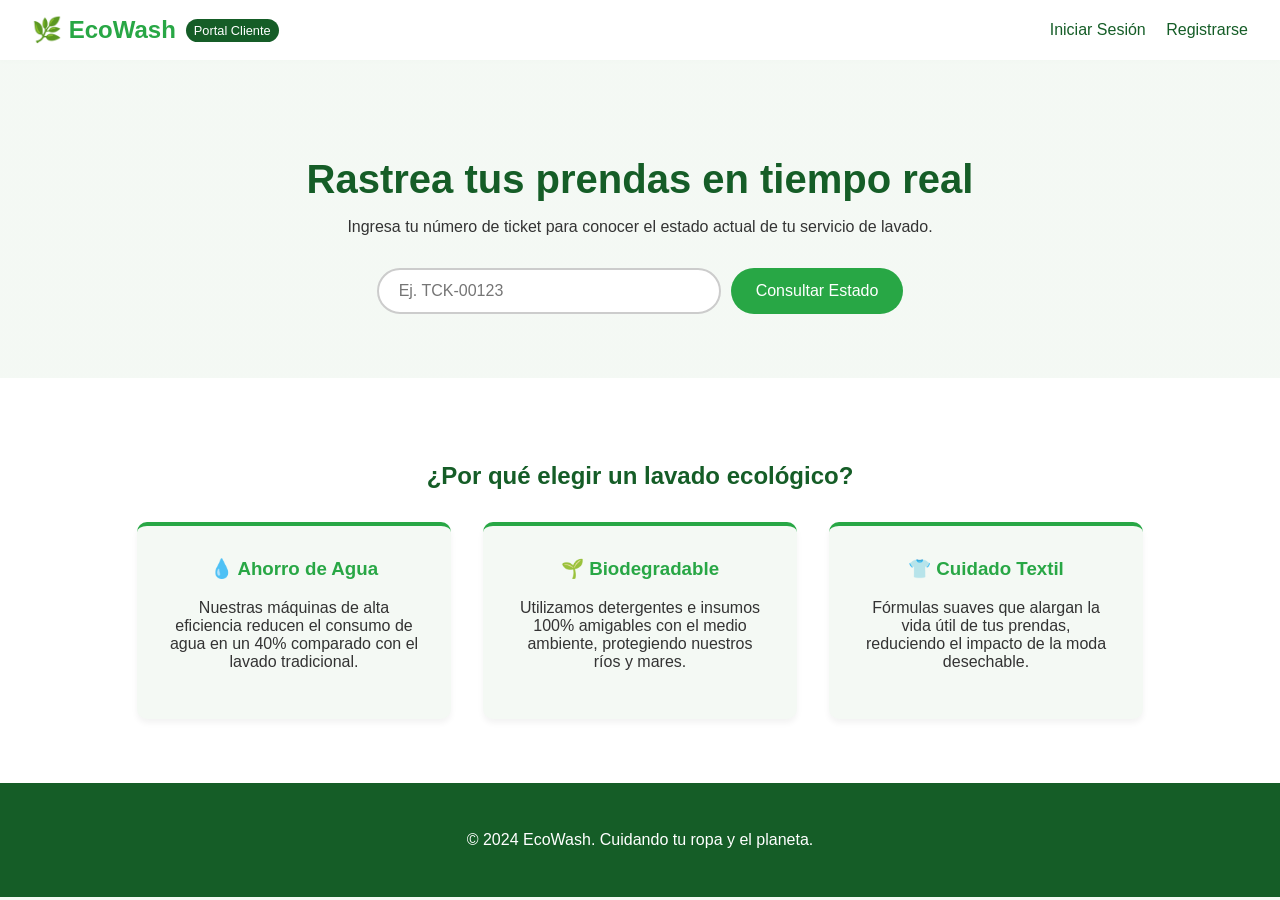
==== src/main/resources/templates/index.html @ c18ed7a8 "Login y registro de usuarios mas la pagina principal de EcoWash" ====
<!DOCTYPE html>
<html xmlns:th="http://www.thymeleaf.org">
<head>
    <meta charset="UTF-8">
    <meta name="viewport" content="width=device-width, initial-scale=1.0">
    <title>EcoWash - Portal Web Cliente</title>
    <style>
        :root {
            --primary-color: #28a745;
            --secondary-color: #155d27;
            --bg-color: #f4f9f4;
            --text-color: #333;
        }
        body { 
            font-family: 'Segoe UI', Tahoma, Geneva, Verdana, sans-serif; 
            margin: 0; 
            padding: 0; 
            background-color: var(--bg-color); 
            color: var(--text-color);
        }
        header {
            background-color: white;
            padding: 1rem 2rem;
            display: flex;
            justify-content: space-between;
            align-items: center;
            box-shadow: 0 2px 4px rgba(0,0,0,0.1);
        }
        .logo {
            font-size: 1.5rem;
            font-weight: bold;
            color: var(--primary-color);
            display: flex;
            align-items: center;
            gap: 10px;
        }
        .badge-cliente {
            font-size: 0.8rem;
            background-color: var(--secondary-color);
            color: white;
            padding: 4px 8px;
            border-radius: 12px;
            font-weight: normal;
        }
        .nav-links a {
            text-decoration: none;
            color: var(--secondary-color);
            margin-left: 1rem;
            font-weight: 500;
        }
        .nav-links a:hover {
            color: var(--primary-color);
        }
        .hero {
            text-align: center;
            padding: 4rem 1rem;
            background: linear-gradient(rgba(244, 249, 244, 0.9), rgba(244, 249, 244, 0.9)), url('https://images.unsplash.com/photo-1545173168-9f1947eebb7f?ixlib=rb-4.0.3&auto=format&fit=crop&w=1200&q=80') center/cover;
        }
        .hero h1 {
            font-size: 2.5rem;
            color: var(--secondary-color);
            margin-bottom: 1rem;
        }
        .tracker-form {
            margin-top: 2rem;
            display: flex;
            justify-content: center;
            gap: 10px;
            flex-wrap: wrap;
        }
        .tracker-form input[type="text"] {
            padding: 12px 20px;
            font-size: 1rem;
            border: 2px solid #ccc;
            border-radius: 25px;
            width: 300px;
            max-width: 100%;
            outline: none;
        }
        .tracker-form input[type="text"]:focus {
            border-color: var(--primary-color);
        }
        .tracker-form button {
            padding: 12px 25px;
            font-size: 1rem;
            background-color: var(--primary-color);
            color: white;
            border: none;
            border-radius: 25px;
            cursor: pointer;
            transition: background-color 0.3s;
        }
        .tracker-form button:hover {
            background-color: var(--secondary-color);
        }
        .educational {
            padding: 4rem 2rem;
            text-align: center;
            background-color: white;
        }
        .educational h2 {
            color: var(--secondary-color);
            margin-bottom: 2rem;
        }
        .cards {
            display: flex;
            justify-content: center;
            gap: 2rem;
            flex-wrap: wrap;
        }
        .card {
            background: var(--bg-color);
            padding: 2rem;
            border-radius: 10px;
            width: 250px;
            box-shadow: 0 4px 6px rgba(0,0,0,0.05);
            border-top: 4px solid var(--primary-color);
        }
        .card h3 {
            color: var(--primary-color);
            margin-top: 0;
        }
        footer {
            text-align: center;
            padding: 2rem;
            background-color: var(--secondary-color);
            color: white;
        }
    </style>
</head>
<body>

    <header>
        <div class="logo">
            🌿 EcoWash 
            <span class="badge-cliente">Portal Cliente</span>
        </div>
        <nav class="nav-links">
            <a th:href="@{/login}">Iniciar Sesión</a>
            <a th:href="@{/registro}">Registrarse</a>
        </nav>
    </header>

    <main>
        <!-- Sección de Rastreo -->
        <section class="hero">
            <h1>Rastrea tus prendas en tiempo real</h1>
            <p>Ingresa tu número de ticket para conocer el estado actual de tu servicio de lavado.</p>
            
            <!-- Formulario visual, sin envío de datos reales aún -->
            <form action="#" method="get" class="tracker-form">
                <input type="text" placeholder="Ej. TCK-00123" required />
                <button type="submit">Consultar Estado</button>
            </form>
        </section>

        <!-- Sección Educativa (Decorado) -->
        <section class="educational">
            <h2>¿Por qué elegir un lavado ecológico?</h2>
            <div class="cards">
                <div class="card">
                    <h3>💧 Ahorro de Agua</h3>
                    <p>Nuestras máquinas de alta eficiencia reducen el consumo de agua en un 40% comparado con el lavado tradicional.</p>
                </div>
                <div class="card">
                    <h3>🌱 Biodegradable</h3>
                    <p>Utilizamos detergentes e insumos 100% amigables con el medio ambiente, protegiendo nuestros ríos y mares.</p>
                </div>
                <div class="card">
                    <h3>👕 Cuidado Textil</h3>
                    <p>Fórmulas suaves que alargan la vida útil de tus prendas, reduciendo el impacto de la moda desechable.</p>
                </div>
            </div>
        </section>
    </main>

    <footer>
        <p>&copy; 2024 EcoWash. Cuidando tu ropa y el planeta.</p>
    </footer>

</body>
</html>
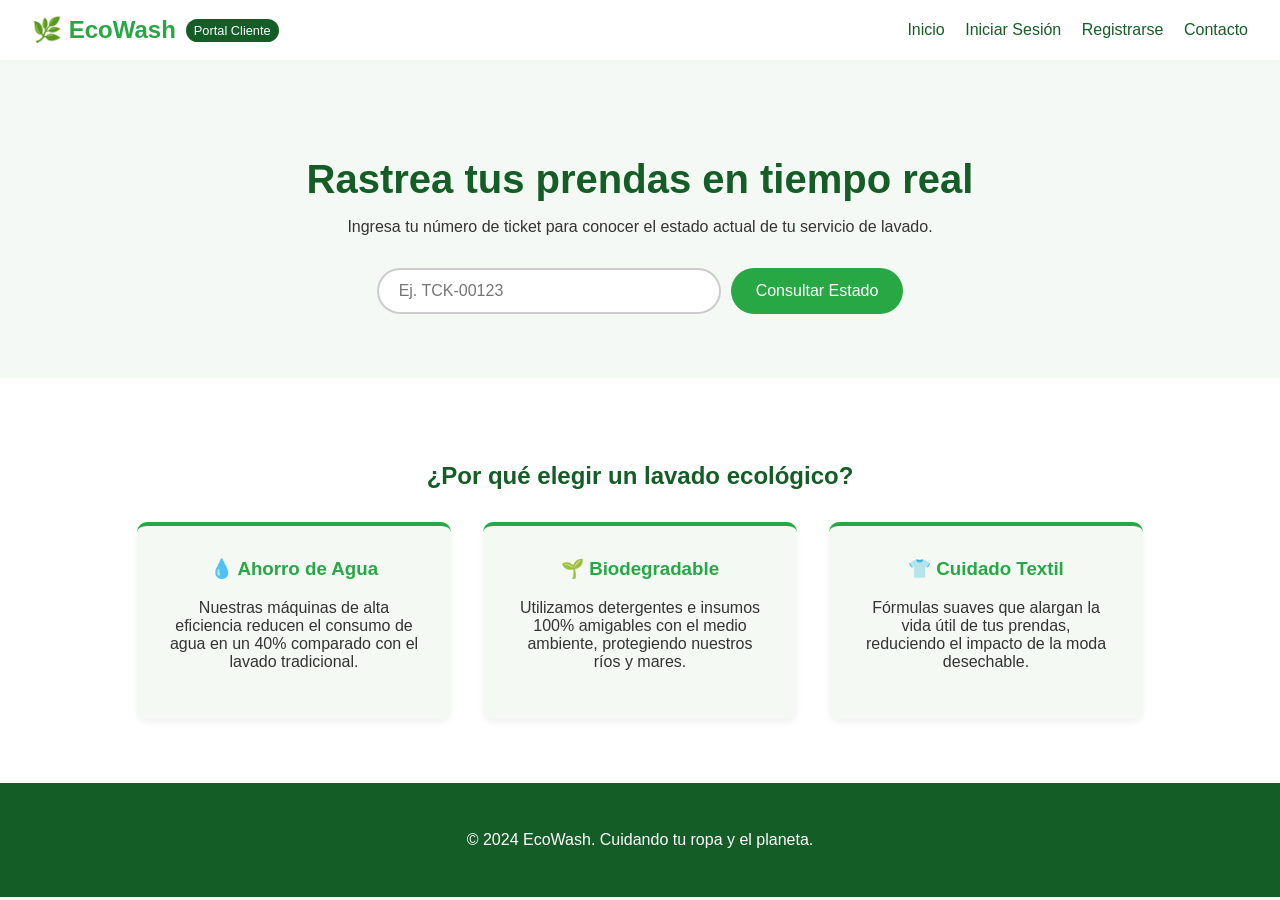
==== commit cd41736c: "Agregando la seccion contancto" ====
--- a/src/main/resources/templates/index.html
+++ b/src/main/resources/templates/index.html
@@ -136,8 +136,10 @@
             <span class="badge-cliente">Portal Cliente</span>
         </div>
         <nav class="nav-links">
+            <a th:href="@{/}">Inicio</a>
             <a th:href="@{/login}">Iniciar Sesión</a>
             <a th:href="@{/registro}">Registrarse</a>
+            <a th:href="@{/contacto}">Contacto</a>
         </nav>
     </header>
 
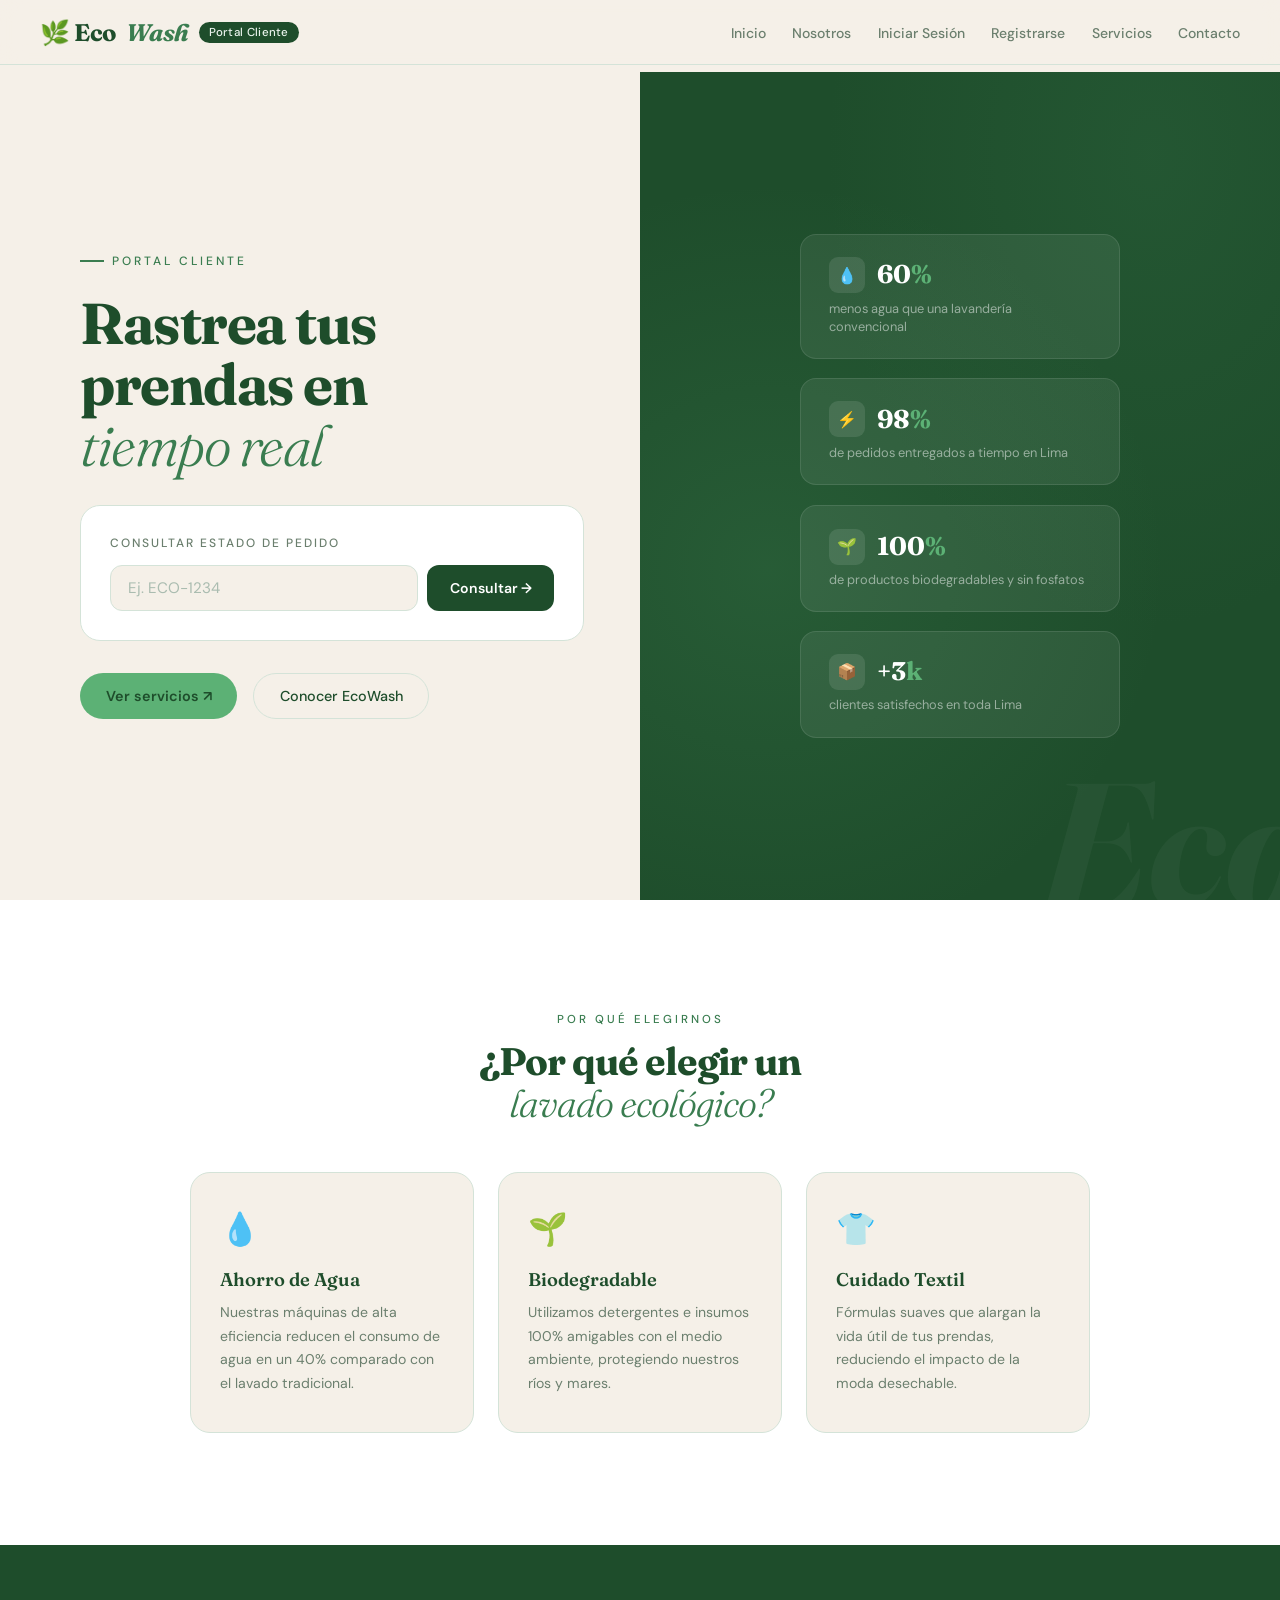
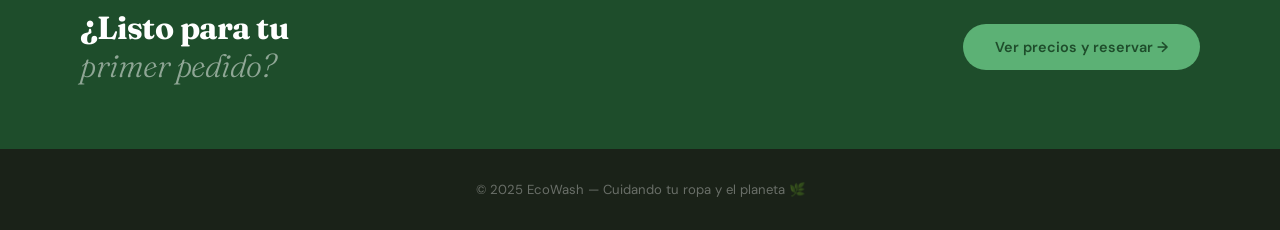
==== commit 8922e502: "Se agrego seccion servicios y nosotros, tambien se hizo cambios en el diseño de inicio y contacto" ====
--- a/src/main/resources/templates/index.html
+++ b/src/main/resources/templates/index.html
@@ -4,181 +4,461 @@
     <meta charset="UTF-8">
     <meta name="viewport" content="width=device-width, initial-scale=1.0">
     <title>EcoWash - Portal Web Cliente</title>
+    <link href="https://fonts.googleapis.com/css2?family=Fraunces:ital,opsz,wght@0,9..144,300;0,9..144,700;1,9..144,300;1,9..144,600&family=DM+Sans:wght@300;400;500&display=swap" rel="stylesheet">
     <style>
         :root {
-            --primary-color: #28a745;
-            --secondary-color: #155d27;
-            --bg-color: #f4f9f4;
-            --text-color: #333;
-        }
-        body { 
-            font-family: 'Segoe UI', Tahoma, Geneva, Verdana, sans-serif; 
-            margin: 0; 
-            padding: 0; 
-            background-color: var(--bg-color); 
-            color: var(--text-color);
-        }
+            --ink:    #1a2218;
+            --forest: #1e4d2b;
+            --moss:   #3a7d50;
+            --leaf:   #5cb175;
+            --mist:   #e8f2eb;
+            --cream:  #f5f0e8;
+            --sand:   #ede8de;
+            --white:  #ffffff;
+            --muted:  #6b7f6e;
+            --border: #d4e3d8;
+        }
+
+        *, *::before, *::after { box-sizing: border-box; margin: 0; padding: 0; }
+        html { scroll-behavior: smooth; }
+
+        body {
+            font-family: 'DM Sans', sans-serif;
+            background: var(--cream);
+            color: var(--ink);
+            overflow-x: hidden;
+        }
+
+        /* ── HEADER ── */
         header {
-            background-color: white;
-            padding: 1rem 2rem;
-            display: flex;
-            justify-content: space-between;
-            align-items: center;
-            box-shadow: 0 2px 4px rgba(0,0,0,0.1);
+            position: fixed; top: 0; left: 0; right: 0; z-index: 100;
+            display: flex; justify-content: space-between; align-items: center;
+            padding: 1.1rem 2.5rem;
+            background: rgba(245,240,232,0.88);
+            backdrop-filter: blur(12px);
+            border-bottom: 1px solid var(--border);
         }
         .logo {
-            font-size: 1.5rem;
-            font-weight: bold;
-            color: var(--primary-color);
-            display: flex;
-            align-items: center;
-            gap: 10px;
-        }
+            font-family: 'Fraunces', serif;
+            font-size: 1.5rem; font-weight: 700;
+            color: var(--forest);
+            letter-spacing: -0.5px;
+            display: flex; align-items: center; gap: 10px;
+        }
+        .logo em { font-style: italic; color: var(--moss); }
         .badge-cliente {
-            font-size: 0.8rem;
-            background-color: var(--secondary-color);
-            color: white;
-            padding: 4px 8px;
+            font-family: 'DM Sans', sans-serif;
+            font-size: 0.72rem; font-weight: 500;
+            background: var(--forest); color: var(--mist);
+            padding: 3px 10px; border-radius: 20px;
+            letter-spacing: 0.3px;
+        }
+        nav a {
+            margin-left: 1.4rem;
+            text-decoration: none;
+            font-size: 0.875rem; font-weight: 500;
+            color: var(--muted);
+            transition: color 0.2s;
+        }
+        nav a:hover { color: var(--forest); }
+
+        /* ── HERO ── */
+        .hero {
+            min-height: 100vh;
+            display: grid;
+            grid-template-columns: 1fr 1fr;
+            padding-top: 72px;
+            overflow: hidden;
+        }
+        .hero-left {
+            display: flex; flex-direction: column; justify-content: center;
+            padding: 5rem 3.5rem 5rem 5rem;
+        }
+        .hero-eyebrow {
+            display: inline-flex; align-items: center; gap: 8px;
+            font-size: 0.75rem; font-weight: 500; letter-spacing: 3px;
+            text-transform: uppercase; color: var(--moss);
+            margin-bottom: 1.5rem;
+            opacity: 0; animation: fadeUp 0.7s 0.1s forwards;
+        }
+        .hero-eyebrow::before {
+            content: '';
+            display: inline-block; width: 24px; height: 1.5px;
+            background: var(--moss);
+        }
+        .hero-title {
+            font-family: 'Fraunces', serif;
+            font-size: clamp(2.8rem, 4.5vw, 4.2rem);
+            font-weight: 700; line-height: 1.06;
+            color: var(--forest); letter-spacing: -1.5px;
+            margin-bottom: 1.8rem;
+            opacity: 0; animation: fadeUp 0.7s 0.25s forwards;
+        }
+        .hero-title em { font-style: italic; font-weight: 300; color: var(--moss); }
+
+        /* TRACKER DENTRO DEL HERO */
+        .tracker-box {
+            background: var(--white);
+            border: 1px solid var(--border);
+            border-radius: 20px;
+            padding: 1.8rem;
+            margin-bottom: 2rem;
+            opacity: 0; animation: fadeUp 0.7s 0.4s forwards;
+        }
+        .tracker-label {
+            font-size: 0.75rem; font-weight: 500; letter-spacing: 2px;
+            text-transform: uppercase; color: var(--muted);
+            margin-bottom: 0.9rem;
+        }
+        .tracker-form {
+            display: flex; gap: 0.6rem;
+        }
+        .tracker-form input[type="text"] {
+            flex: 1;
+            padding: 0.75rem 1.1rem;
+            font-family: 'DM Sans', sans-serif;
+            font-size: 0.95rem;
+            border: 1.5px solid var(--border);
             border-radius: 12px;
-            font-weight: normal;
-        }
-        .nav-links a {
-            text-decoration: none;
-            color: var(--secondary-color);
-            margin-left: 1rem;
-            font-weight: 500;
-        }
-        .nav-links a:hover {
-            color: var(--primary-color);
-        }
-        .hero {
+            background: var(--cream);
+            color: var(--ink);
+            outline: none;
+            transition: border-color 0.2s, background 0.2s;
+        }
+        .tracker-form input[type="text"]:focus {
+            border-color: var(--moss);
+            background: var(--white);
+        }
+        .tracker-form input::placeholder { color: #aabcb0; }
+        .tracker-form button {
+            padding: 0.75rem 1.4rem;
+            font-family: 'DM Sans', sans-serif;
+            font-size: 0.88rem; font-weight: 600;
+            background: var(--forest); color: var(--white);
+            border: none; border-radius: 12px;
+            cursor: pointer;
+            transition: background 0.2s, transform 0.15s;
+            white-space: nowrap;
+        }
+        .tracker-form button:hover { background: var(--moss); transform: scale(1.02); }
+
+        .hero-links {
+            display: flex; gap: 1rem; flex-wrap: wrap;
+            opacity: 0; animation: fadeUp 0.7s 0.55s forwards;
+        }
+        .hero-btn-primary {
+            display: inline-flex; align-items: center; gap: 0.5rem;
+            background: var(--leaf); color: var(--forest);
+            padding: 0.8rem 1.6rem; border-radius: 50px;
+            text-decoration: none; font-size: 0.9rem; font-weight: 600;
+            transition: background 0.2s, transform 0.2s;
+        }
+        .hero-btn-primary:hover { background: var(--moss); color: white; transform: translateY(-2px); }
+        .hero-btn-ghost {
+            display: inline-flex; align-items: center; gap: 0.5rem;
+            border: 1.5px solid var(--border); color: var(--forest);
+            padding: 0.8rem 1.6rem; border-radius: 50px;
+            text-decoration: none; font-size: 0.9rem; font-weight: 500;
+            transition: border-color 0.2s, transform 0.2s;
+        }
+        .hero-btn-ghost:hover { border-color: var(--moss); transform: translateY(-2px); }
+
+        /* LADO DERECHO DEL HERO */
+        .hero-right {
+            background: var(--forest);
+            position: relative; overflow: hidden;
+            display: flex; flex-direction: column;
+            justify-content: center; align-items: center;
+            padding: 4rem 3rem;
+            gap: 1.2rem;
+        }
+        .hero-right::before {
+            content: '';
+            position: absolute; inset: 0;
+            background:
+                radial-gradient(ellipse at 20% 60%, rgba(92,177,117,0.15) 0%, transparent 55%),
+                radial-gradient(ellipse at 80% 10%, rgba(58,125,80,0.2) 0%, transparent 45%);
+        }
+        .hero-watermark {
+            font-family: 'Fraunces', serif;
+            font-size: 11rem; font-weight: 700; font-style: italic;
+            color: rgba(255,255,255,0.04);
+            position: absolute; bottom: -2rem; right: -2rem;
+            line-height: 1; pointer-events: none; user-select: none;
+        }
+        .stat-pill {
+            position: relative; z-index: 2;
+            background: rgba(255,255,255,0.07);
+            border: 1px solid rgba(255,255,255,0.1);
+            border-radius: 16px; padding: 1.4rem 1.8rem;
+            width: 100%; max-width: 320px;
+            transition: background 0.25s, transform 0.25s;
+            animation: fadeUp 0.7s forwards;
+        }
+        .stat-pill:hover { background: rgba(255,255,255,0.12); transform: translateX(6px); }
+        .stat-pill:nth-child(2) { animation-delay: 0.15s; }
+        .stat-pill:nth-child(3) { animation-delay: 0.3s; }
+        .stat-pill:nth-child(4) { animation-delay: 0.45s; }
+        .sp-top {
+            display: flex; align-items: center; gap: 0.7rem;
+            margin-bottom: 0.4rem;
+        }
+        .sp-icon {
+            width: 36px; height: 36px; border-radius: 9px;
+            background: rgba(255,255,255,0.1);
+            display: flex; align-items: center; justify-content: center;
+            font-size: 1rem; flex-shrink: 0;
+        }
+        .sp-val {
+            font-family: 'Fraunces', serif;
+            font-size: 1.6rem; font-weight: 700; color: white; line-height: 1;
+        }
+        .sp-val span { color: var(--leaf); }
+        .sp-label { font-size: 0.8rem; color: rgba(255,255,255,0.5); line-height: 1.4; }
+
+        /* ── SECCIÓN EDUCATIVA ── */
+        .educational {
+            padding: 7rem 5rem;
+            background: var(--white);
             text-align: center;
-            padding: 4rem 1rem;
-            background: linear-gradient(rgba(244, 249, 244, 0.9), rgba(244, 249, 244, 0.9)), url('https://images.unsplash.com/photo-1545173168-9f1947eebb7f?ixlib=rb-4.0.3&auto=format&fit=crop&w=1200&q=80') center/cover;
-        }
-        .hero h1 {
-            font-size: 2.5rem;
-            color: var(--secondary-color);
-            margin-bottom: 1rem;
-        }
-        .tracker-form {
-            margin-top: 2rem;
-            display: flex;
-            justify-content: center;
-            gap: 10px;
-            flex-wrap: wrap;
-        }
-        .tracker-form input[type="text"] {
-            padding: 12px 20px;
-            font-size: 1rem;
-            border: 2px solid #ccc;
-            border-radius: 25px;
-            width: 300px;
-            max-width: 100%;
-            outline: none;
-        }
-        .tracker-form input[type="text"]:focus {
-            border-color: var(--primary-color);
-        }
-        .tracker-form button {
-            padding: 12px 25px;
-            font-size: 1rem;
-            background-color: var(--primary-color);
-            color: white;
-            border: none;
-            border-radius: 25px;
-            cursor: pointer;
-            transition: background-color 0.3s;
-        }
-        .tracker-form button:hover {
-            background-color: var(--secondary-color);
-        }
-        .educational {
-            padding: 4rem 2rem;
-            text-align: center;
-            background-color: white;
-        }
-        .educational h2 {
-            color: var(--secondary-color);
-            margin-bottom: 2rem;
-        }
-        .cards {
-            display: flex;
-            justify-content: center;
-            gap: 2rem;
-            flex-wrap: wrap;
-        }
-        .card {
-            background: var(--bg-color);
-            padding: 2rem;
-            border-radius: 10px;
-            width: 250px;
-            box-shadow: 0 4px 6px rgba(0,0,0,0.05);
-            border-top: 4px solid var(--primary-color);
-        }
-        .card h3 {
-            color: var(--primary-color);
-            margin-top: 0;
-        }
+        }
+        .section-label {
+            font-size: 0.72rem; font-weight: 500; letter-spacing: 3px;
+            text-transform: uppercase; color: var(--moss);
+            margin-bottom: 0.8rem;
+        }
+        .section-title {
+            font-family: 'Fraunces', serif;
+            font-size: clamp(2rem, 3vw, 2.8rem);
+            font-weight: 700; color: var(--forest);
+            letter-spacing: -1px; line-height: 1.1;
+            margin-bottom: 3rem;
+        }
+        .section-title em { font-style: italic; font-weight: 300; color: var(--moss); }
+
+        .edu-cards {
+            display: grid;
+            grid-template-columns: repeat(3, 1fr);
+            gap: 1.5rem;
+            max-width: 900px; margin: 0 auto;
+        }
+        .edu-card {
+            background: var(--cream);
+            border: 1px solid var(--border);
+            border-radius: 20px; padding: 2.2rem 1.8rem;
+            text-align: left;
+            position: relative; overflow: hidden;
+            transition: transform 0.25s, box-shadow 0.25s;
+        }
+        .edu-card::after {
+            content: '';
+            position: absolute; bottom: 0; left: 0; right: 0;
+            height: 3px;
+            background: linear-gradient(90deg, var(--leaf), var(--moss));
+            transform: scaleX(0); transform-origin: left;
+            transition: transform 0.3s;
+        }
+        .edu-card:hover { transform: translateY(-5px); box-shadow: 0 12px 40px rgba(30,77,43,0.1); }
+        .edu-card:hover::after { transform: scaleX(1); }
+        .edu-card-icon {
+            font-size: 2rem; margin-bottom: 1.1rem; display: block;
+        }
+        .edu-card h3 {
+            font-family: 'Fraunces', serif;
+            font-size: 1.15rem; font-weight: 600;
+            color: var(--forest); margin-bottom: 0.6rem;
+        }
+        .edu-card p {
+            font-size: 0.88rem; line-height: 1.7; color: var(--muted);
+        }
+
+        /* ── STRIP ── */
+        .strip {
+            background: var(--forest);
+            padding: 4rem 5rem;
+            display: flex; justify-content: space-between; align-items: center;
+            gap: 2rem; flex-wrap: wrap;
+        }
+        .strip-text {
+            font-family: 'Fraunces', serif;
+            font-size: clamp(1.5rem, 2.5vw, 2.2rem);
+            font-weight: 700; color: white;
+            letter-spacing: -0.5px; line-height: 1.2;
+        }
+        .strip-text em { font-style: italic; font-weight: 300; color: rgba(255,255,255,0.5); }
+        .strip-btn {
+            display: inline-flex; align-items: center; gap: 0.6rem;
+            background: var(--leaf); color: var(--forest);
+            padding: 0.9rem 2rem; border-radius: 50px;
+            text-decoration: none; font-weight: 600; font-size: 0.9rem;
+            white-space: nowrap;
+            transition: background 0.2s, transform 0.2s;
+            flex-shrink: 0;
+        }
+        .strip-btn:hover { background: white; transform: scale(1.03); }
+
+        /* ── FOOTER ── */
         footer {
-            text-align: center;
-            padding: 2rem;
-            background-color: var(--secondary-color);
-            color: white;
+            text-align: center; padding: 2rem;
+            background: var(--ink); color: rgba(255,255,255,0.35);
+            font-size: 0.82rem;
+        }
+
+        /* ── ANIMATIONS ── */
+        @keyframes fadeUp {
+            from { opacity: 0; transform: translateY(20px); }
+            to   { opacity: 1; transform: translateY(0); }
+        }
+        .reveal {
+            opacity: 0; transform: translateY(28px);
+            transition: opacity 0.65s ease, transform 0.65s ease;
+        }
+        .reveal.visible { opacity: 1; transform: translateY(0); }
+        .reveal-delay-1 { transition-delay: 0.1s; }
+        .reveal-delay-2 { transition-delay: 0.2s; }
+        .reveal-delay-3 { transition-delay: 0.3s; }
+
+        /* ── RESPONSIVE ── */
+        @media (max-width: 860px) {
+            .hero { grid-template-columns: 1fr; min-height: auto; }
+            .hero-left { padding: 3rem 1.5rem; }
+            .hero-right { min-height: 380px; padding: 3rem 1.5rem; }
+            .educational { padding: 4rem 1.5rem; }
+            .edu-cards { grid-template-columns: 1fr; }
+            .strip { padding: 3rem 1.5rem; flex-direction: column; text-align: center; }
+            header { padding: 1rem 1.2rem; }
+            nav a { margin-left: 0.8rem; font-size: 0.78rem; }
         }
     </style>
 </head>
 <body>
 
-    <header>
-        <div class="logo">
-            🌿 EcoWash 
-            <span class="badge-cliente">Portal Cliente</span>
+<!-- HEADER -->
+<header>
+    <div class="logo">
+        🌿 Eco<em>Wash</em>
+        <span class="badge-cliente">Portal Cliente</span>
+    </div>
+    <nav>
+        <a th:href="@{/}">Inicio</a>
+        <a th:href="@{/nosotros}">Nosotros</a>
+        <a th:href="@{/login}">Iniciar Sesión</a>
+        <a th:href="@{/registro}">Registrarse</a>
+        <a th:href="@{/servicios}">Servicios</a>
+        <a th:href="@{/contacto}">Contacto</a>
+    </nav>
+</header>
+
+<main>
+
+    <!-- HERO -->
+    <section class="hero">
+        <div class="hero-left">
+            <span class="hero-eyebrow">Portal Cliente</span>
+            <h1 class="hero-title">
+                Rastrea tus<br>prendas en<br><em>tiempo real</em>
+            </h1>
+
+            <div class="tracker-box">
+                <div class="tracker-label">Consultar estado de pedido</div>
+                <form action="#" method="get" class="tracker-form">
+                    <input type="text" placeholder="Ej. ECO-1234" required />
+                    <button type="submit">Consultar →</button>
+                </form>
+            </div>
+
+            <div class="hero-links">
+                <a th:href="@{/servicios}" class="hero-btn-primary">Ver servicios ↗</a>
+                <a th:href="@{/nosotros}" class="hero-btn-ghost">Conocer EcoWash</a>
+            </div>
         </div>
-        <nav class="nav-links">
-            <a th:href="@{/}">Inicio</a>
-            <a th:href="@{/login}">Iniciar Sesión</a>
-            <a th:href="@{/registro}">Registrarse</a>
-            <a th:href="@{/contacto}">Contacto</a>
-        </nav>
-    </header>
-
-    <main>
-        <!-- Sección de Rastreo -->
-        <section class="hero">
-            <h1>Rastrea tus prendas en tiempo real</h1>
-            <p>Ingresa tu número de ticket para conocer el estado actual de tu servicio de lavado.</p>
-            
-            <!-- Formulario visual, sin envío de datos reales aún -->
-            <form action="#" method="get" class="tracker-form">
-                <input type="text" placeholder="Ej. TCK-00123" required />
-                <button type="submit">Consultar Estado</button>
-            </form>
-        </section>
-
-        <!-- Sección Educativa (Decorado) -->
-        <section class="educational">
-            <h2>¿Por qué elegir un lavado ecológico?</h2>
-            <div class="cards">
-                <div class="card">
-                    <h3>💧 Ahorro de Agua</h3>
-                    <p>Nuestras máquinas de alta eficiencia reducen el consumo de agua en un 40% comparado con el lavado tradicional.</p>
+
+        <div class="hero-right">
+            <div class="hero-watermark">Eco</div>
+
+            <div class="stat-pill">
+                <div class="sp-top">
+                    <div class="sp-icon">💧</div>
+                    <div class="sp-val">60<span>%</span></div>
                 </div>
-                <div class="card">
-                    <h3>🌱 Biodegradable</h3>
-                    <p>Utilizamos detergentes e insumos 100% amigables con el medio ambiente, protegiendo nuestros ríos y mares.</p>
+                <div class="sp-label">menos agua que una lavandería convencional</div>
+            </div>
+
+            <div class="stat-pill">
+                <div class="sp-top">
+                    <div class="sp-icon">⚡</div>
+                    <div class="sp-val">98<span>%</span></div>
                 </div>
-                <div class="card">
-                    <h3>👕 Cuidado Textil</h3>
-                    <p>Fórmulas suaves que alargan la vida útil de tus prendas, reduciendo el impacto de la moda desechable.</p>
+                <div class="sp-label">de pedidos entregados a tiempo en Lima</div>
+            </div>
+
+            <div class="stat-pill">
+                <div class="sp-top">
+                    <div class="sp-icon">🌱</div>
+                    <div class="sp-val">100<span>%</span></div>
                 </div>
-            </div>
-        </section>
-    </main>
-
-    <footer>
-        <p>&copy; 2024 EcoWash. Cuidando tu ropa y el planeta.</p>
-    </footer>
+                <div class="sp-label">de productos biodegradables y sin fosfatos</div>
+            </div>
+
+            <div class="stat-pill">
+                <div class="sp-top">
+                    <div class="sp-icon">📦</div>
+                    <div class="sp-val">+3<span>k</span></div>
+                </div>
+                <div class="sp-label">clientes satisfechos en toda Lima</div>
+            </div>
+        </div>
+    </section>
+
+    <!-- SECCIÓN EDUCATIVA -->
+    <section class="educational">
+        <p class="section-label reveal">Por qué elegirnos</p>
+        <h2 class="section-title reveal reveal-delay-1">¿Por qué elegir un<br><em>lavado ecológico?</em></h2>
+
+        <div class="edu-cards">
+            <div class="edu-card reveal reveal-delay-1">
+                <span class="edu-card-icon">💧</span>
+                <h3>Ahorro de Agua</h3>
+                <p>Nuestras máquinas de alta eficiencia reducen el consumo de agua en un 40% comparado con el lavado tradicional.</p>
+            </div>
+            <div class="edu-card reveal reveal-delay-2">
+                <span class="edu-card-icon">🌱</span>
+                <h3>Biodegradable</h3>
+                <p>Utilizamos detergentes e insumos 100% amigables con el medio ambiente, protegiendo nuestros ríos y mares.</p>
+            </div>
+            <div class="edu-card reveal reveal-delay-3">
+                <span class="edu-card-icon">👕</span>
+                <h3>Cuidado Textil</h3>
+                <p>Fórmulas suaves que alargan la vida útil de tus prendas, reduciendo el impacto de la moda desechable.</p>
+            </div>
+        </div>
+    </section>
+
+    <!-- STRIP CTA -->
+    <div class="strip reveal">
+        <div class="strip-text">
+            ¿Listo para tu<br><em>primer pedido?</em>
+        </div>
+        <a th:href="@{/servicios}" class="strip-btn">Ver precios y reservar →</a>
+    </div>
+
+</main>
+
+<footer>
+    <p>&copy; 2025 EcoWash — Cuidando tu ropa y el planeta 🌿</p>
+</footer>
+
+<script>
+    const observer = new IntersectionObserver((entries) => {
+        entries.forEach(e => {
+            if (e.isIntersecting) {
+                e.target.classList.add('visible');
+                observer.unobserve(e.target);
+            }
+        });
+    }, { threshold: 0.12 });
+    document.querySelectorAll('.reveal').forEach(el => observer.observe(el));
+</script>
 
 </body>
 </html>
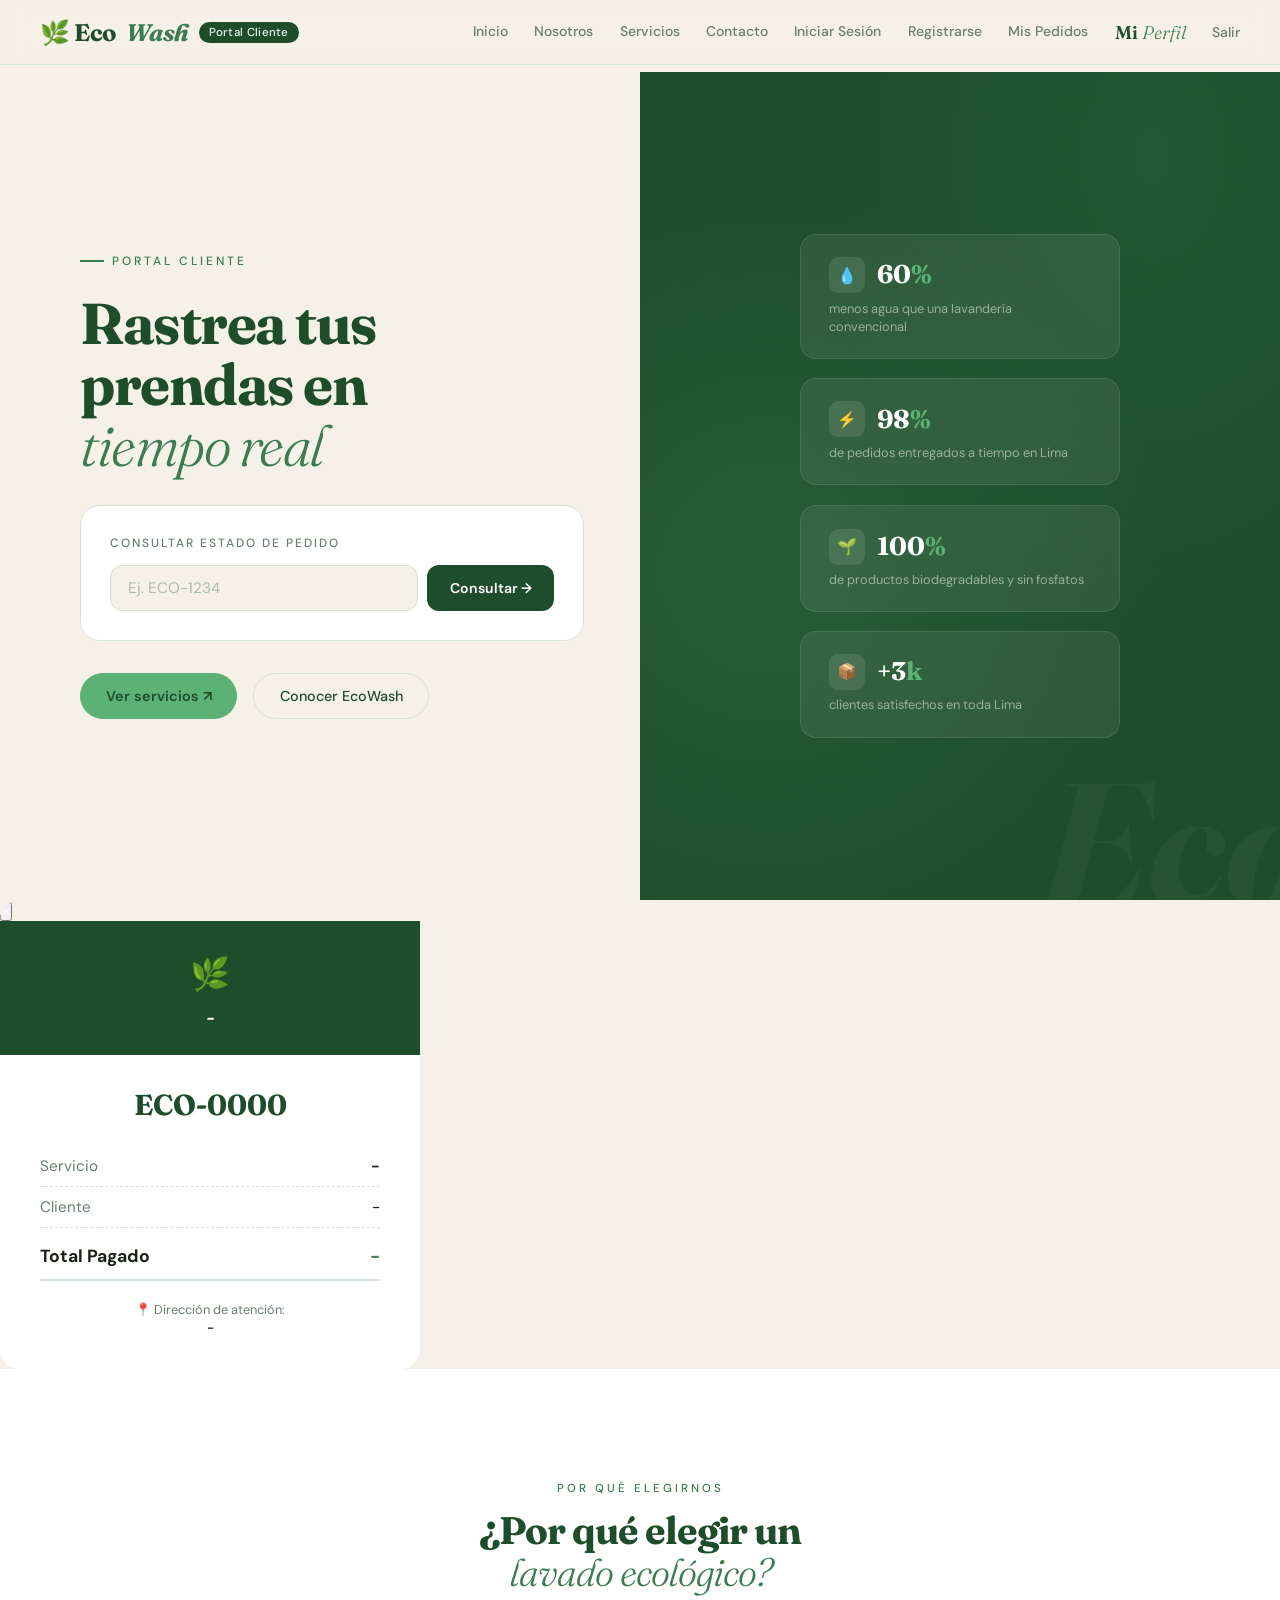
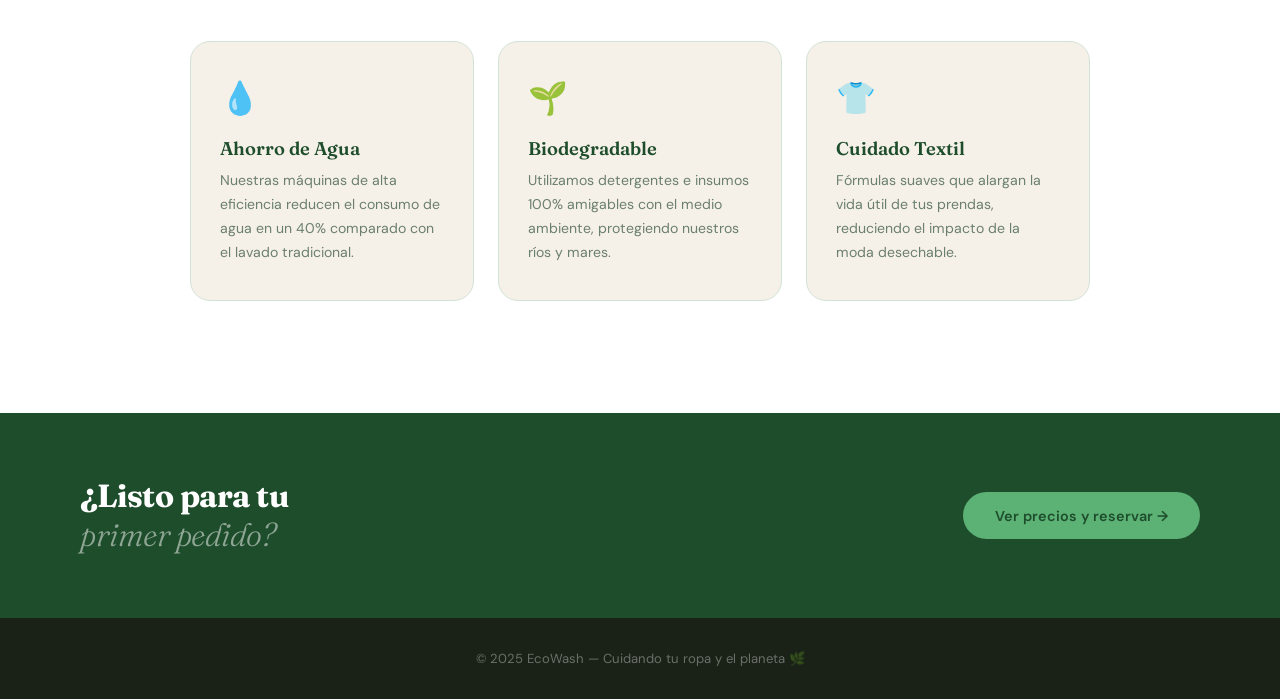
==== commit 5a3d45fd: "Pedidos y perfil de usuario" ====
--- a/src/main/resources/templates/index.html
+++ b/src/main/resources/templates/index.html
@@ -1,26 +1,41 @@
 <!DOCTYPE html>
 <html xmlns:th="http://www.thymeleaf.org">
+
 <head>
     <meta charset="UTF-8">
     <meta name="viewport" content="width=device-width, initial-scale=1.0">
+    <meta name="_csrf" th:content="${_csrf.token}" />
+    <meta name="_csrf_header" th:content="${_csrf.headerName}" />
     <title>EcoWash - Portal Web Cliente</title>
-    <link href="https://fonts.googleapis.com/css2?family=Fraunces:ital,opsz,wght@0,9..144,300;0,9..144,700;1,9..144,300;1,9..144,600&family=DM+Sans:wght@300;400;500&display=swap" rel="stylesheet">
+    <link
+        href="https://fonts.googleapis.com/css2?family=Fraunces:ital,opsz,wght@0,9..144,300;0,9..144,700;1,9..144,300;1,9..144,600&family=DM+Sans:wght@300;400;500&display=swap"
+        rel="stylesheet">
+    <link rel="stylesheet" th:href="@{/css/perfilModal.css}" />
     <style>
         :root {
-            --ink:    #1a2218;
+            --ink: #1a2218;
             --forest: #1e4d2b;
-            --moss:   #3a7d50;
-            --leaf:   #5cb175;
-            --mist:   #e8f2eb;
-            --cream:  #f5f0e8;
-            --sand:   #ede8de;
-            --white:  #ffffff;
-            --muted:  #6b7f6e;
+            --moss: #3a7d50;
+            --leaf: #5cb175;
+            --mist: #e8f2eb;
+            --cream: #f5f0e8;
+            --sand: #ede8de;
+            --white: #ffffff;
+            --muted: #6b7f6e;
             --border: #d4e3d8;
         }
 
-        *, *::before, *::after { box-sizing: border-box; margin: 0; padding: 0; }
-        html { scroll-behavior: smooth; }
+        *,
+        *::before,
+        *::after {
+            box-sizing: border-box;
+            margin: 0;
+            padding: 0;
+        }
+
+        html {
+            scroll-behavior: smooth;
+        }
 
         body {
             font-family: 'DM Sans', sans-serif;
@@ -31,36 +46,126 @@
 
         /* ── HEADER ── */
         header {
-            position: fixed; top: 0; left: 0; right: 0; z-index: 100;
-            display: flex; justify-content: space-between; align-items: center;
+            position: fixed;
+            top: 0;
+            left: 0;
+            right: 0;
+            z-index: 100;
+            display: flex;
+            justify-content: space-between;
+            align-items: center;
             padding: 1.1rem 2.5rem;
-            background: rgba(245,240,232,0.88);
+            background: rgba(245, 240, 232, 0.88);
             backdrop-filter: blur(12px);
             border-bottom: 1px solid var(--border);
         }
+
+        /* ── BOTON MI PERFIL ELEGANTE (Estilo Editorial) ── */
+        .profile-btn-elegant {
+            margin-left: 1.4rem;
+            /* Mismo margen que tus enlaces nav a */
+            background: transparent;
+            border: none;
+            padding: 0;
+            font-family: 'Fraunces', serif;
+            font-size: 1.15rem;
+            /* Un poco más grande para darle jerarquía */
+            font-weight: 600;
+            color: var(--forest, #1e4d2b);
+            cursor: pointer;
+            display: inline-flex;
+            align-items: center;
+            transition: transform 0.2s ease, opacity 0.2s ease;
+            /* Alineación vertical para que no flote más arriba que los textos DM Sans */
+            vertical-align: middle;
+        }
+
+        .profile-btn-elegant em {
+            font-style: italic;
+            color: var(--moss, #3a7d50);
+            font-weight: 300;
+            margin-left: 4px;
+            transition: color 0.3s ease;
+        }
+
+        /* Efecto Hover sutil y orgánico */
+        .profile-btn-elegant:hover {
+            transform: translateY(-2px);
+        }
+
+        .profile-btn-elegant:hover em {
+            color: var(--leaf, #5cb175);
+            /* Brillo sutil en la parte cursiva */
+        }
+
+        /* Ajuste al botón Salir para que mantenga alineación con el nuevo botón */
+        .logout-form button {
+            vertical-align: middle;
+        }
+
+        /* CSS para que el botón de salir luzca como un enlace normal */
+        .logout-form {
+            display: inline;
+            margin-left: 1.4rem;
+        }
+
+        .logout-form button {
+            background: none;
+            border: none;
+            font-family: 'DM Sans', sans-serif;
+            font-size: 0.875rem;
+            font-weight: 500;
+            color: var(--muted);
+            cursor: pointer;
+            transition: color 0.2s;
+            padding: 0;
+        }
+
+        .logout-form button:hover {
+            color: var(--forest);
+        }
+
+
+
         .logo {
             font-family: 'Fraunces', serif;
-            font-size: 1.5rem; font-weight: 700;
+            font-size: 1.5rem;
+            font-weight: 700;
             color: var(--forest);
             letter-spacing: -0.5px;
-            display: flex; align-items: center; gap: 10px;
-        }
-        .logo em { font-style: italic; color: var(--moss); }
+            display: flex;
+            align-items: center;
+            gap: 10px;
+        }
+
+        .logo em {
+            font-style: italic;
+            color: var(--moss);
+        }
+
         .badge-cliente {
             font-family: 'DM Sans', sans-serif;
-            font-size: 0.72rem; font-weight: 500;
-            background: var(--forest); color: var(--mist);
-            padding: 3px 10px; border-radius: 20px;
+            font-size: 0.72rem;
+            font-weight: 500;
+            background: var(--forest);
+            color: var(--mist);
+            padding: 3px 10px;
+            border-radius: 20px;
             letter-spacing: 0.3px;
         }
+
         nav a {
             margin-left: 1.4rem;
             text-decoration: none;
-            font-size: 0.875rem; font-weight: 500;
+            font-size: 0.875rem;
+            font-weight: 500;
             color: var(--muted);
             transition: color 0.2s;
         }
-        nav a:hover { color: var(--forest); }
+
+        nav a:hover {
+            color: var(--forest);
+        }
 
         /* ── HERO ── */
         .hero {
@@ -70,31 +175,53 @@
             padding-top: 72px;
             overflow: hidden;
         }
+
         .hero-left {
-            display: flex; flex-direction: column; justify-content: center;
+            display: flex;
+            flex-direction: column;
+            justify-content: center;
             padding: 5rem 3.5rem 5rem 5rem;
         }
+
         .hero-eyebrow {
-            display: inline-flex; align-items: center; gap: 8px;
-            font-size: 0.75rem; font-weight: 500; letter-spacing: 3px;
-            text-transform: uppercase; color: var(--moss);
+            display: inline-flex;
+            align-items: center;
+            gap: 8px;
+            font-size: 0.75rem;
+            font-weight: 500;
+            letter-spacing: 3px;
+            text-transform: uppercase;
+            color: var(--moss);
             margin-bottom: 1.5rem;
-            opacity: 0; animation: fadeUp 0.7s 0.1s forwards;
-        }
+            opacity: 0;
+            animation: fadeUp 0.7s 0.1s forwards;
+        }
+
         .hero-eyebrow::before {
             content: '';
-            display: inline-block; width: 24px; height: 1.5px;
+            display: inline-block;
+            width: 24px;
+            height: 1.5px;
             background: var(--moss);
         }
+
         .hero-title {
             font-family: 'Fraunces', serif;
             font-size: clamp(2.8rem, 4.5vw, 4.2rem);
-            font-weight: 700; line-height: 1.06;
-            color: var(--forest); letter-spacing: -1.5px;
+            font-weight: 700;
+            line-height: 1.06;
+            color: var(--forest);
+            letter-spacing: -1.5px;
             margin-bottom: 1.8rem;
-            opacity: 0; animation: fadeUp 0.7s 0.25s forwards;
-        }
-        .hero-title em { font-style: italic; font-weight: 300; color: var(--moss); }
+            opacity: 0;
+            animation: fadeUp 0.7s 0.25s forwards;
+        }
+
+        .hero-title em {
+            font-style: italic;
+            font-weight: 300;
+            color: var(--moss);
+        }
 
         /* TRACKER DENTRO DEL HERO */
         .tracker-box {
@@ -103,16 +230,24 @@
             border-radius: 20px;
             padding: 1.8rem;
             margin-bottom: 2rem;
-            opacity: 0; animation: fadeUp 0.7s 0.4s forwards;
-        }
+            opacity: 0;
+            animation: fadeUp 0.7s 0.4s forwards;
+        }
+
         .tracker-label {
-            font-size: 0.75rem; font-weight: 500; letter-spacing: 2px;
-            text-transform: uppercase; color: var(--muted);
+            font-size: 0.75rem;
+            font-weight: 500;
+            letter-spacing: 2px;
+            text-transform: uppercase;
+            color: var(--muted);
             margin-bottom: 0.9rem;
         }
+
         .tracker-form {
-            display: flex; gap: 0.6rem;
-        }
+            display: flex;
+            gap: 0.6rem;
+        }
+
         .tracker-form input[type="text"] {
             flex: 1;
             padding: 0.75rem 1.1rem;
@@ -125,96 +260,184 @@
             outline: none;
             transition: border-color 0.2s, background 0.2s;
         }
+
         .tracker-form input[type="text"]:focus {
             border-color: var(--moss);
             background: var(--white);
         }
-        .tracker-form input::placeholder { color: #aabcb0; }
+
+        .tracker-form input::placeholder {
+            color: #aabcb0;
+        }
+
         .tracker-form button {
             padding: 0.75rem 1.4rem;
             font-family: 'DM Sans', sans-serif;
-            font-size: 0.88rem; font-weight: 600;
-            background: var(--forest); color: var(--white);
-            border: none; border-radius: 12px;
+            font-size: 0.88rem;
+            font-weight: 600;
+            background: var(--forest);
+            color: var(--white);
+            border: none;
+            border-radius: 12px;
             cursor: pointer;
             transition: background 0.2s, transform 0.15s;
             white-space: nowrap;
         }
-        .tracker-form button:hover { background: var(--moss); transform: scale(1.02); }
+
+        .tracker-form button:hover {
+            background: var(--moss);
+            transform: scale(1.02);
+        }
 
         .hero-links {
-            display: flex; gap: 1rem; flex-wrap: wrap;
-            opacity: 0; animation: fadeUp 0.7s 0.55s forwards;
-        }
+            display: flex;
+            gap: 1rem;
+            flex-wrap: wrap;
+            opacity: 0;
+            animation: fadeUp 0.7s 0.55s forwards;
+        }
+
         .hero-btn-primary {
-            display: inline-flex; align-items: center; gap: 0.5rem;
-            background: var(--leaf); color: var(--forest);
-            padding: 0.8rem 1.6rem; border-radius: 50px;
-            text-decoration: none; font-size: 0.9rem; font-weight: 600;
+            display: inline-flex;
+            align-items: center;
+            gap: 0.5rem;
+            background: var(--leaf);
+            color: var(--forest);
+            padding: 0.8rem 1.6rem;
+            border-radius: 50px;
+            text-decoration: none;
+            font-size: 0.9rem;
+            font-weight: 600;
             transition: background 0.2s, transform 0.2s;
         }
-        .hero-btn-primary:hover { background: var(--moss); color: white; transform: translateY(-2px); }
+
+        .hero-btn-primary:hover {
+            background: var(--moss);
+            color: white;
+            transform: translateY(-2px);
+        }
+
         .hero-btn-ghost {
-            display: inline-flex; align-items: center; gap: 0.5rem;
-            border: 1.5px solid var(--border); color: var(--forest);
-            padding: 0.8rem 1.6rem; border-radius: 50px;
-            text-decoration: none; font-size: 0.9rem; font-weight: 500;
+            display: inline-flex;
+            align-items: center;
+            gap: 0.5rem;
+            border: 1.5px solid var(--border);
+            color: var(--forest);
+            padding: 0.8rem 1.6rem;
+            border-radius: 50px;
+            text-decoration: none;
+            font-size: 0.9rem;
+            font-weight: 500;
             transition: border-color 0.2s, transform 0.2s;
         }
-        .hero-btn-ghost:hover { border-color: var(--moss); transform: translateY(-2px); }
+
+        .hero-btn-ghost:hover {
+            border-color: var(--moss);
+            transform: translateY(-2px);
+        }
 
         /* LADO DERECHO DEL HERO */
         .hero-right {
             background: var(--forest);
-            position: relative; overflow: hidden;
-            display: flex; flex-direction: column;
-            justify-content: center; align-items: center;
+            position: relative;
+            overflow: hidden;
+            display: flex;
+            flex-direction: column;
+            justify-content: center;
+            align-items: center;
             padding: 4rem 3rem;
             gap: 1.2rem;
         }
+
         .hero-right::before {
             content: '';
-            position: absolute; inset: 0;
+            position: absolute;
+            inset: 0;
             background:
-                radial-gradient(ellipse at 20% 60%, rgba(92,177,117,0.15) 0%, transparent 55%),
-                radial-gradient(ellipse at 80% 10%, rgba(58,125,80,0.2) 0%, transparent 45%);
-        }
+                radial-gradient(ellipse at 20% 60%, rgba(92, 177, 117, 0.15) 0%, transparent 55%),
+                radial-gradient(ellipse at 80% 10%, rgba(58, 125, 80, 0.2) 0%, transparent 45%);
+        }
+
         .hero-watermark {
             font-family: 'Fraunces', serif;
-            font-size: 11rem; font-weight: 700; font-style: italic;
-            color: rgba(255,255,255,0.04);
-            position: absolute; bottom: -2rem; right: -2rem;
-            line-height: 1; pointer-events: none; user-select: none;
-        }
+            font-size: 11rem;
+            font-weight: 700;
+            font-style: italic;
+            color: rgba(255, 255, 255, 0.04);
+            position: absolute;
+            bottom: -2rem;
+            right: -2rem;
+            line-height: 1;
+            pointer-events: none;
+            user-select: none;
+        }
+
         .stat-pill {
-            position: relative; z-index: 2;
-            background: rgba(255,255,255,0.07);
-            border: 1px solid rgba(255,255,255,0.1);
-            border-radius: 16px; padding: 1.4rem 1.8rem;
-            width: 100%; max-width: 320px;
+            position: relative;
+            z-index: 2;
+            background: rgba(255, 255, 255, 0.07);
+            border: 1px solid rgba(255, 255, 255, 0.1);
+            border-radius: 16px;
+            padding: 1.4rem 1.8rem;
+            width: 100%;
+            max-width: 320px;
             transition: background 0.25s, transform 0.25s;
             animation: fadeUp 0.7s forwards;
         }
-        .stat-pill:hover { background: rgba(255,255,255,0.12); transform: translateX(6px); }
-        .stat-pill:nth-child(2) { animation-delay: 0.15s; }
-        .stat-pill:nth-child(3) { animation-delay: 0.3s; }
-        .stat-pill:nth-child(4) { animation-delay: 0.45s; }
+
+        .stat-pill:hover {
+            background: rgba(255, 255, 255, 0.12);
+            transform: translateX(6px);
+        }
+
+        .stat-pill:nth-child(2) {
+            animation-delay: 0.15s;
+        }
+
+        .stat-pill:nth-child(3) {
+            animation-delay: 0.3s;
+        }
+
+        .stat-pill:nth-child(4) {
+            animation-delay: 0.45s;
+        }
+
         .sp-top {
-            display: flex; align-items: center; gap: 0.7rem;
+            display: flex;
+            align-items: center;
+            gap: 0.7rem;
             margin-bottom: 0.4rem;
         }
+
         .sp-icon {
-            width: 36px; height: 36px; border-radius: 9px;
-            background: rgba(255,255,255,0.1);
-            display: flex; align-items: center; justify-content: center;
-            font-size: 1rem; flex-shrink: 0;
-        }
+            width: 36px;
+            height: 36px;
+            border-radius: 9px;
+            background: rgba(255, 255, 255, 0.1);
+            display: flex;
+            align-items: center;
+            justify-content: center;
+            font-size: 1rem;
+            flex-shrink: 0;
+        }
+
         .sp-val {
             font-family: 'Fraunces', serif;
-            font-size: 1.6rem; font-weight: 700; color: white; line-height: 1;
-        }
-        .sp-val span { color: var(--leaf); }
-        .sp-label { font-size: 0.8rem; color: rgba(255,255,255,0.5); line-height: 1.4; }
+            font-size: 1.6rem;
+            font-weight: 700;
+            color: white;
+            line-height: 1;
+        }
+
+        .sp-val span {
+            color: var(--leaf);
+        }
+
+        .sp-label {
+            font-size: 0.8rem;
+            color: rgba(255, 255, 255, 0.5);
+            line-height: 1.4;
+        }
 
         /* ── SECCIÓN EDUCATIVA ── */
         .educational {
@@ -222,243 +445,456 @@
             background: var(--white);
             text-align: center;
         }
+
         .section-label {
-            font-size: 0.72rem; font-weight: 500; letter-spacing: 3px;
-            text-transform: uppercase; color: var(--moss);
+            font-size: 0.72rem;
+            font-weight: 500;
+            letter-spacing: 3px;
+            text-transform: uppercase;
+            color: var(--moss);
             margin-bottom: 0.8rem;
         }
+
         .section-title {
             font-family: 'Fraunces', serif;
             font-size: clamp(2rem, 3vw, 2.8rem);
-            font-weight: 700; color: var(--forest);
-            letter-spacing: -1px; line-height: 1.1;
+            font-weight: 700;
+            color: var(--forest);
+            letter-spacing: -1px;
+            line-height: 1.1;
             margin-bottom: 3rem;
         }
-        .section-title em { font-style: italic; font-weight: 300; color: var(--moss); }
+
+        .section-title em {
+            font-style: italic;
+            font-weight: 300;
+            color: var(--moss);
+        }
 
         .edu-cards {
             display: grid;
             grid-template-columns: repeat(3, 1fr);
             gap: 1.5rem;
-            max-width: 900px; margin: 0 auto;
-        }
+            max-width: 900px;
+            margin: 0 auto;
+        }
+
         .edu-card {
             background: var(--cream);
             border: 1px solid var(--border);
-            border-radius: 20px; padding: 2.2rem 1.8rem;
+            border-radius: 20px;
+            padding: 2.2rem 1.8rem;
             text-align: left;
-            position: relative; overflow: hidden;
+            position: relative;
+            overflow: hidden;
             transition: transform 0.25s, box-shadow 0.25s;
         }
+
         .edu-card::after {
             content: '';
-            position: absolute; bottom: 0; left: 0; right: 0;
+            position: absolute;
+            bottom: 0;
+            left: 0;
+            right: 0;
             height: 3px;
             background: linear-gradient(90deg, var(--leaf), var(--moss));
-            transform: scaleX(0); transform-origin: left;
+            transform: scaleX(0);
+            transform-origin: left;
             transition: transform 0.3s;
         }
-        .edu-card:hover { transform: translateY(-5px); box-shadow: 0 12px 40px rgba(30,77,43,0.1); }
-        .edu-card:hover::after { transform: scaleX(1); }
+
+        .edu-card:hover {
+            transform: translateY(-5px);
+            box-shadow: 0 12px 40px rgba(30, 77, 43, 0.1);
+        }
+
+        .edu-card:hover::after {
+            transform: scaleX(1);
+        }
+
         .edu-card-icon {
-            font-size: 2rem; margin-bottom: 1.1rem; display: block;
-        }
+            font-size: 2rem;
+            margin-bottom: 1.1rem;
+            display: block;
+        }
+
         .edu-card h3 {
             font-family: 'Fraunces', serif;
-            font-size: 1.15rem; font-weight: 600;
-            color: var(--forest); margin-bottom: 0.6rem;
-        }
+            font-size: 1.15rem;
+            font-weight: 600;
+            color: var(--forest);
+            margin-bottom: 0.6rem;
+        }
+
         .edu-card p {
-            font-size: 0.88rem; line-height: 1.7; color: var(--muted);
+            font-size: 0.88rem;
+            line-height: 1.7;
+            color: var(--muted);
         }
 
         /* ── STRIP ── */
         .strip {
             background: var(--forest);
             padding: 4rem 5rem;
-            display: flex; justify-content: space-between; align-items: center;
-            gap: 2rem; flex-wrap: wrap;
-        }
+            display: flex;
+            justify-content: space-between;
+            align-items: center;
+            gap: 2rem;
+            flex-wrap: wrap;
+        }
+
         .strip-text {
             font-family: 'Fraunces', serif;
             font-size: clamp(1.5rem, 2.5vw, 2.2rem);
-            font-weight: 700; color: white;
-            letter-spacing: -0.5px; line-height: 1.2;
-        }
-        .strip-text em { font-style: italic; font-weight: 300; color: rgba(255,255,255,0.5); }
+            font-weight: 700;
+            color: white;
+            letter-spacing: -0.5px;
+            line-height: 1.2;
+        }
+
+        .strip-text em {
+            font-style: italic;
+            font-weight: 300;
+            color: rgba(255, 255, 255, 0.5);
+        }
+
         .strip-btn {
-            display: inline-flex; align-items: center; gap: 0.6rem;
-            background: var(--leaf); color: var(--forest);
-            padding: 0.9rem 2rem; border-radius: 50px;
-            text-decoration: none; font-weight: 600; font-size: 0.9rem;
+            display: inline-flex;
+            align-items: center;
+            gap: 0.6rem;
+            background: var(--leaf);
+            color: var(--forest);
+            padding: 0.9rem 2rem;
+            border-radius: 50px;
+            text-decoration: none;
+            font-weight: 600;
+            font-size: 0.9rem;
             white-space: nowrap;
             transition: background 0.2s, transform 0.2s;
             flex-shrink: 0;
         }
-        .strip-btn:hover { background: white; transform: scale(1.03); }
+
+        .strip-btn:hover {
+            background: white;
+            transform: scale(1.03);
+        }
 
         /* ── FOOTER ── */
         footer {
-            text-align: center; padding: 2rem;
-            background: var(--ink); color: rgba(255,255,255,0.35);
+            text-align: center;
+            padding: 2rem;
+            background: var(--ink);
+            color: rgba(255, 255, 255, 0.35);
             font-size: 0.82rem;
         }
 
         /* ── ANIMATIONS ── */
         @keyframes fadeUp {
-            from { opacity: 0; transform: translateY(20px); }
-            to   { opacity: 1; transform: translateY(0); }
-        }
+            from {
+                opacity: 0;
+                transform: translateY(20px);
+            }
+
+            to {
+                opacity: 1;
+                transform: translateY(0);
+            }
+        }
+
         .reveal {
-            opacity: 0; transform: translateY(28px);
+            opacity: 0;
+            transform: translateY(28px);
             transition: opacity 0.65s ease, transform 0.65s ease;
         }
-        .reveal.visible { opacity: 1; transform: translateY(0); }
-        .reveal-delay-1 { transition-delay: 0.1s; }
-        .reveal-delay-2 { transition-delay: 0.2s; }
-        .reveal-delay-3 { transition-delay: 0.3s; }
+
+        .reveal.visible {
+            opacity: 1;
+            transform: translateY(0);
+        }
+
+        .reveal-delay-1 {
+            transition-delay: 0.1s;
+        }
+
+        .reveal-delay-2 {
+            transition-delay: 0.2s;
+        }
+
+        .reveal-delay-3 {
+            transition-delay: 0.3s;
+        }
 
         /* ── RESPONSIVE ── */
         @media (max-width: 860px) {
-            .hero { grid-template-columns: 1fr; min-height: auto; }
-            .hero-left { padding: 3rem 1.5rem; }
-            .hero-right { min-height: 380px; padding: 3rem 1.5rem; }
-            .educational { padding: 4rem 1.5rem; }
-            .edu-cards { grid-template-columns: 1fr; }
-            .strip { padding: 3rem 1.5rem; flex-direction: column; text-align: center; }
-            header { padding: 1rem 1.2rem; }
-            nav a { margin-left: 0.8rem; font-size: 0.78rem; }
+            .hero {
+                grid-template-columns: 1fr;
+                min-height: auto;
+            }
+
+            .hero-left {
+                padding: 3rem 1.5rem;
+            }
+
+            .hero-right {
+                min-height: 380px;
+                padding: 3rem 1.5rem;
+            }
+
+            .educational {
+                padding: 4rem 1.5rem;
+            }
+
+            .edu-cards {
+                grid-template-columns: 1fr;
+            }
+
+            .strip {
+                padding: 3rem 1.5rem;
+                flex-direction: column;
+                text-align: center;
+            }
+
+            header {
+                padding: 1rem 1.2rem;
+            }
+
+            nav a {
+                margin-left: 0.8rem;
+                font-size: 0.78rem;
+            }
         }
     </style>
 </head>
+
 <body>
 
-<!-- HEADER -->
-<header>
-    <div class="logo">
-        🌿 Eco<em>Wash</em>
-        <span class="badge-cliente">Portal Cliente</span>
-    </div>
-    <nav>
-        <a th:href="@{/}">Inicio</a>
-        <a th:href="@{/nosotros}">Nosotros</a>
-        <a th:href="@{/login}">Iniciar Sesión</a>
-        <a th:href="@{/registro}">Registrarse</a>
-        <a th:href="@{/servicios}">Servicios</a>
-        <a th:href="@{/contacto}">Contacto</a>
-    </nav>
-</header>
-
-<main>
-
-    <!-- HERO -->
-    <section class="hero">
-        <div class="hero-left">
-            <span class="hero-eyebrow">Portal Cliente</span>
-            <h1 class="hero-title">
-                Rastrea tus<br>prendas en<br><em>tiempo real</em>
-            </h1>
-
-            <div class="tracker-box">
-                <div class="tracker-label">Consultar estado de pedido</div>
-                <form action="#" method="get" class="tracker-form">
-                    <input type="text" placeholder="Ej. ECO-1234" required />
-                    <button type="submit">Consultar →</button>
-                </form>
+    <!-- HEADER -->
+    <header>
+        <div class="logo">
+            🌿 Eco<em>Wash</em>
+            <span class="badge-cliente">Portal Cliente</span>
+
+        </div>
+        <nav>
+            <a th:href="@{/}">Inicio</a>
+            <a th:href="@{/nosotros}">Nosotros</a>
+            <a th:href="@{/servicios}">Servicios</a>
+            <a th:href="@{/contacto}">Contacto</a>
+
+            <a th:href="@{/login}" sec:authorize="!isAuthenticated()">Iniciar Sesión</a>
+            <a th:href="@{/registro}" sec:authorize="!isAuthenticated()">Registrarse</a>
+
+            <a th:href="@{/pedidos}" sec:authorize="isAuthenticated()">Mis Pedidos</a>
+
+            <button id="openProfileBtn" class="profile-btn-elegant" sec:authorize="isAuthenticated()">
+                Mi <em>Perfil</em>
+            </button>
+            <form th:action="@{/logout}" method="post" sec:authorize="isAuthenticated()" class="logout-form">
+                <button type="submit">Salir</button>
+            </form>
+        </nav>
+    </header>
+
+    <main>
+
+        <!-- HERO -->
+        <section class="hero">
+            <div class="hero-left">
+                <span class="hero-eyebrow">Portal Cliente</span>
+                <h1 class="hero-title">
+                    Rastrea tus<br>prendas en<br><em>tiempo real</em>
+                </h1>
+
+                <div class="tracker-box">
+                    <div class="tracker-label">Consultar estado de pedido</div>
+                    <form onsubmit="rastrearTicketModal(event)" class="tracker-form">
+                        <input type="text" id="inputCodigoRastreo" placeholder="Ej. ECO-1234" required />
+                        <button type="submit">Consultar →</button>
+                    </form>
+
+
+                </div>
+
+                <div class="hero-links">
+                    <a th:href="@{/servicios}" class="hero-btn-primary">Ver servicios ↗</a>
+                    <a th:href="@{/nosotros}" class="hero-btn-ghost">Conocer EcoWash</a>
+                </div>
             </div>
 
-            <div class="hero-links">
-                <a th:href="@{/servicios}" class="hero-btn-primary">Ver servicios ↗</a>
-                <a th:href="@{/nosotros}" class="hero-btn-ghost">Conocer EcoWash</a>
+            <div class="hero-right">
+                <div class="hero-watermark">Eco</div>
+
+                <div class="stat-pill">
+                    <div class="sp-top">
+                        <div class="sp-icon">💧</div>
+                        <div class="sp-val">60<span>%</span></div>
+                    </div>
+                    <div class="sp-label">menos agua que una lavandería convencional</div>
+                </div>
+
+                <div class="stat-pill">
+                    <div class="sp-top">
+                        <div class="sp-icon">⚡</div>
+                        <div class="sp-val">98<span>%</span></div>
+                    </div>
+                    <div class="sp-label">de pedidos entregados a tiempo en Lima</div>
+                </div>
+
+                <div class="stat-pill">
+                    <div class="sp-top">
+                        <div class="sp-icon">🌱</div>
+                        <div class="sp-val">100<span>%</span></div>
+                    </div>
+                    <div class="sp-label">de productos biodegradables y sin fosfatos</div>
+                </div>
+
+                <div class="stat-pill">
+                    <div class="sp-top">
+                        <div class="sp-icon">📦</div>
+                        <div class="sp-val">+3<span>k</span></div>
+                    </div>
+                    <div class="sp-label">clientes satisfechos en toda Lima</div>
+                </div>
+            </div>
+        </section>
+
+        <div id="modalRastreo" class="modal-overlay">
+            <div class="modal-content" style="max-width: 420px; padding: 0; overflow: hidden; border-radius: 20px;">
+
+                <button class="close-modal" onclick="cerrarModalRastreo()"
+                    style="color: white; z-index: 10; top: 1rem; right: 1rem;">×</button>
+
+                <div
+                    style="background: var(--forest, #1e4d2b); color: white; padding: 2rem 1.5rem 1.5rem; text-align:center; position: relative;">
+                    <span style="font-size: 2rem; display: block; margin-bottom: 0.5rem;">🌿</span>
+                    <h3 id="m-estado"
+                        style="margin:0; font-family: 'Fraunces', serif; font-size: 1.4rem; font-weight: 500;">
+                        -</h3>
+                </div>
+
+                <div style="padding: 2rem 2.5rem; background: #ffffff;">
+                    <div id="m-codigo"
+                        style="text-align:center; font-family:'Fraunces', serif; font-size:1.8rem; color:var(--forest, #1e4d2b); margin-bottom: 1.5rem; font-weight: 700;">
+                        ECO-0000</div>
+
+                    <div
+                        style="display:flex; justify-content:space-between; border-bottom:1px dashed var(--border, #d4e3d8); padding: 10px 0; font-size: 0.95rem;">
+                        <span style="color: var(--muted, #6b7f6e);">Servicio</span><strong id="m-servicio"
+                            style="color: var(--ink, #1a2218);">-</strong>
+                    </div>
+
+                    <div
+                        style="display:flex; justify-content:space-between; border-bottom:1px dashed var(--border, #d4e3d8); padding: 10px 0; font-size: 0.95rem;">
+                        <span style="color: var(--muted, #6b7f6e);">Cliente</span><span id="m-cliente"
+                            style="color: var(--ink, #1a2218); font-weight: 500;">-</span>
+                    </div>
+
+                    <div
+                        style="display:flex; justify-content:space-between; border-bottom:2px solid var(--border, #d4e3d8); padding: 12px 0; margin-top: 5px; font-size: 1.1rem;">
+                        <span style="color: var(--ink, #1a2218); font-weight: 700;">Total
+                            Pagado</span><strong id="m-total" style="color: var(--moss, #3a7d50);">-</strong>
+                    </div>
+
+                    <p
+                        style="font-size:0.8rem; color:var(--muted, #6b7f6e); text-align:center; margin-top:20px; line-height: 1.4;">
+                        📍 Dirección de atención:<br><span id="m-dir"
+                            style="font-weight: 600; color: var(--ink, #1a2218);">-</span>
+                    </p>
+                </div>
             </div>
         </div>
 
-        <div class="hero-right">
-            <div class="hero-watermark">Eco</div>
-
-            <div class="stat-pill">
-                <div class="sp-top">
-                    <div class="sp-icon">💧</div>
-                    <div class="sp-val">60<span>%</span></div>
-                </div>
-                <div class="sp-label">menos agua que una lavandería convencional</div>
+        <script>
+            async function rastrearTicketModal(event) {
+                event.preventDefault();
+                const codigo = document.getElementById('inputCodigoRastreo').value;
+
+                try {
+                    const res = await fetch(`/api/pedidos/rastrear?codigo=${codigo}`);
+                    if (!res.ok) {
+                        alert("Código de ticket no encontrado.");
+                        return;
+                    }
+                    const p = await res.json();
+
+                    // Llenar el modal con los datos del JSON
+                    document.getElementById('m-codigo').innerText = p.codigo;
+                    document.getElementById('m-estado').innerText = "Estado: " + p.estado;
+                    document.getElementById('m-servicio').innerText = p.servicio;
+                    document.getElementById('m-total').innerText = "S/ " + p.total.toFixed(2);
+                    document.getElementById('m-cliente').innerText = p.nombre;
+                    document.getElementById('m-dir').innerText = p.direccion;
+
+                    // Abrir modal (Usando la clase .active que ya tienes en tu CSS de perfilModal)
+                    document.getElementById('modalRastreo').classList.add('active');
+                } catch (err) {
+                    alert("Error al conectar con el servidor.");
+                }
+            }
+
+            function cerrarModalRastreo() {
+                document.getElementById('modalRastreo').classList.remove('active');
+            }
+        </script>
+        <!-- SECCIÓN EDUCATIVA -->
+        <section class="educational">
+            <p class="section-label reveal">Por qué elegirnos</p>
+            <h2 class="section-title reveal reveal-delay-1">¿Por qué elegir un<br><em>lavado ecológico?</em></h2>
+
+            <div class="edu-cards">
+                <div class="edu-card reveal reveal-delay-1">
+                    <span class="edu-card-icon">💧</span>
+                    <h3>Ahorro de Agua</h3>
+                    <p>Nuestras máquinas de alta eficiencia reducen el consumo de agua en un 40% comparado con el lavado
+                        tradicional.</p>
+                </div>
+                <div class="edu-card reveal reveal-delay-2">
+                    <span class="edu-card-icon">🌱</span>
+                    <h3>Biodegradable</h3>
+                    <p>Utilizamos detergentes e insumos 100% amigables con el medio ambiente, protegiendo nuestros ríos
+                        y mares.</p>
+                </div>
+                <div class="edu-card reveal reveal-delay-3">
+                    <span class="edu-card-icon">👕</span>
+                    <h3>Cuidado Textil</h3>
+                    <p>Fórmulas suaves que alargan la vida útil de tus prendas, reduciendo el impacto de la moda
+                        desechable.</p>
+                </div>
             </div>
-
-            <div class="stat-pill">
-                <div class="sp-top">
-                    <div class="sp-icon">⚡</div>
-                    <div class="sp-val">98<span>%</span></div>
-                </div>
-                <div class="sp-label">de pedidos entregados a tiempo en Lima</div>
+        </section>
+
+        <!-- STRIP CTA -->
+        <div class="strip reveal">
+            <div class="strip-text">
+                ¿Listo para tu<br><em>primer pedido?</em>
             </div>
-
-            <div class="stat-pill">
-                <div class="sp-top">
-                    <div class="sp-icon">🌱</div>
-                    <div class="sp-val">100<span>%</span></div>
-                </div>
-                <div class="sp-label">de productos biodegradables y sin fosfatos</div>
-            </div>
-
-            <div class="stat-pill">
-                <div class="sp-top">
-                    <div class="sp-icon">📦</div>
-                    <div class="sp-val">+3<span>k</span></div>
-                </div>
-                <div class="sp-label">clientes satisfechos en toda Lima</div>
-            </div>
+            <a th:href="@{/servicios}" class="strip-btn">Ver precios y reservar →</a>
         </div>
-    </section>
-
-    <!-- SECCIÓN EDUCATIVA -->
-    <section class="educational">
-        <p class="section-label reveal">Por qué elegirnos</p>
-        <h2 class="section-title reveal reveal-delay-1">¿Por qué elegir un<br><em>lavado ecológico?</em></h2>
-
-        <div class="edu-cards">
-            <div class="edu-card reveal reveal-delay-1">
-                <span class="edu-card-icon">💧</span>
-                <h3>Ahorro de Agua</h3>
-                <p>Nuestras máquinas de alta eficiencia reducen el consumo de agua en un 40% comparado con el lavado tradicional.</p>
-            </div>
-            <div class="edu-card reveal reveal-delay-2">
-                <span class="edu-card-icon">🌱</span>
-                <h3>Biodegradable</h3>
-                <p>Utilizamos detergentes e insumos 100% amigables con el medio ambiente, protegiendo nuestros ríos y mares.</p>
-            </div>
-            <div class="edu-card reveal reveal-delay-3">
-                <span class="edu-card-icon">👕</span>
-                <h3>Cuidado Textil</h3>
-                <p>Fórmulas suaves que alargan la vida útil de tus prendas, reduciendo el impacto de la moda desechable.</p>
-            </div>
-        </div>
-    </section>
-
-    <!-- STRIP CTA -->
-    <div class="strip reveal">
-        <div class="strip-text">
-            ¿Listo para tu<br><em>primer pedido?</em>
-        </div>
-        <a th:href="@{/servicios}" class="strip-btn">Ver precios y reservar →</a>
+
+    </main>
+
+    <footer>
+        <p>&copy; 2025 EcoWash — Cuidando tu ropa y el planeta 🌿</p>
+    </footer>
+
+    <div sec:authorize="isAuthenticated()">
+        <div th:replace="~{fragments/perfilModal :: modal}"></div>
     </div>
 
-</main>
-
-<footer>
-    <p>&copy; 2025 EcoWash — Cuidando tu ropa y el planeta 🌿</p>
-</footer>
-
-<script>
-    const observer = new IntersectionObserver((entries) => {
-        entries.forEach(e => {
-            if (e.isIntersecting) {
-                e.target.classList.add('visible');
-                observer.unobserve(e.target);
-            }
-        });
-    }, { threshold: 0.12 });
-    document.querySelectorAll('.reveal').forEach(el => observer.observe(el));
-</script>
+    <script th:src="@{/js/perfilModal.js}"></script>
+
+    <script>
+        const observer = new IntersectionObserver((entries) => {
+            entries.forEach(e => {
+                if (e.isIntersecting) {
+                    e.target.classList.add('visible');
+                    observer.unobserve(e.target);
+                }
+            });
+        }, { threshold: 0.12 });
+        document.querySelectorAll('.reveal').forEach(el => observer.observe(el));
+    </script>
 
 </body>
+
 </html>
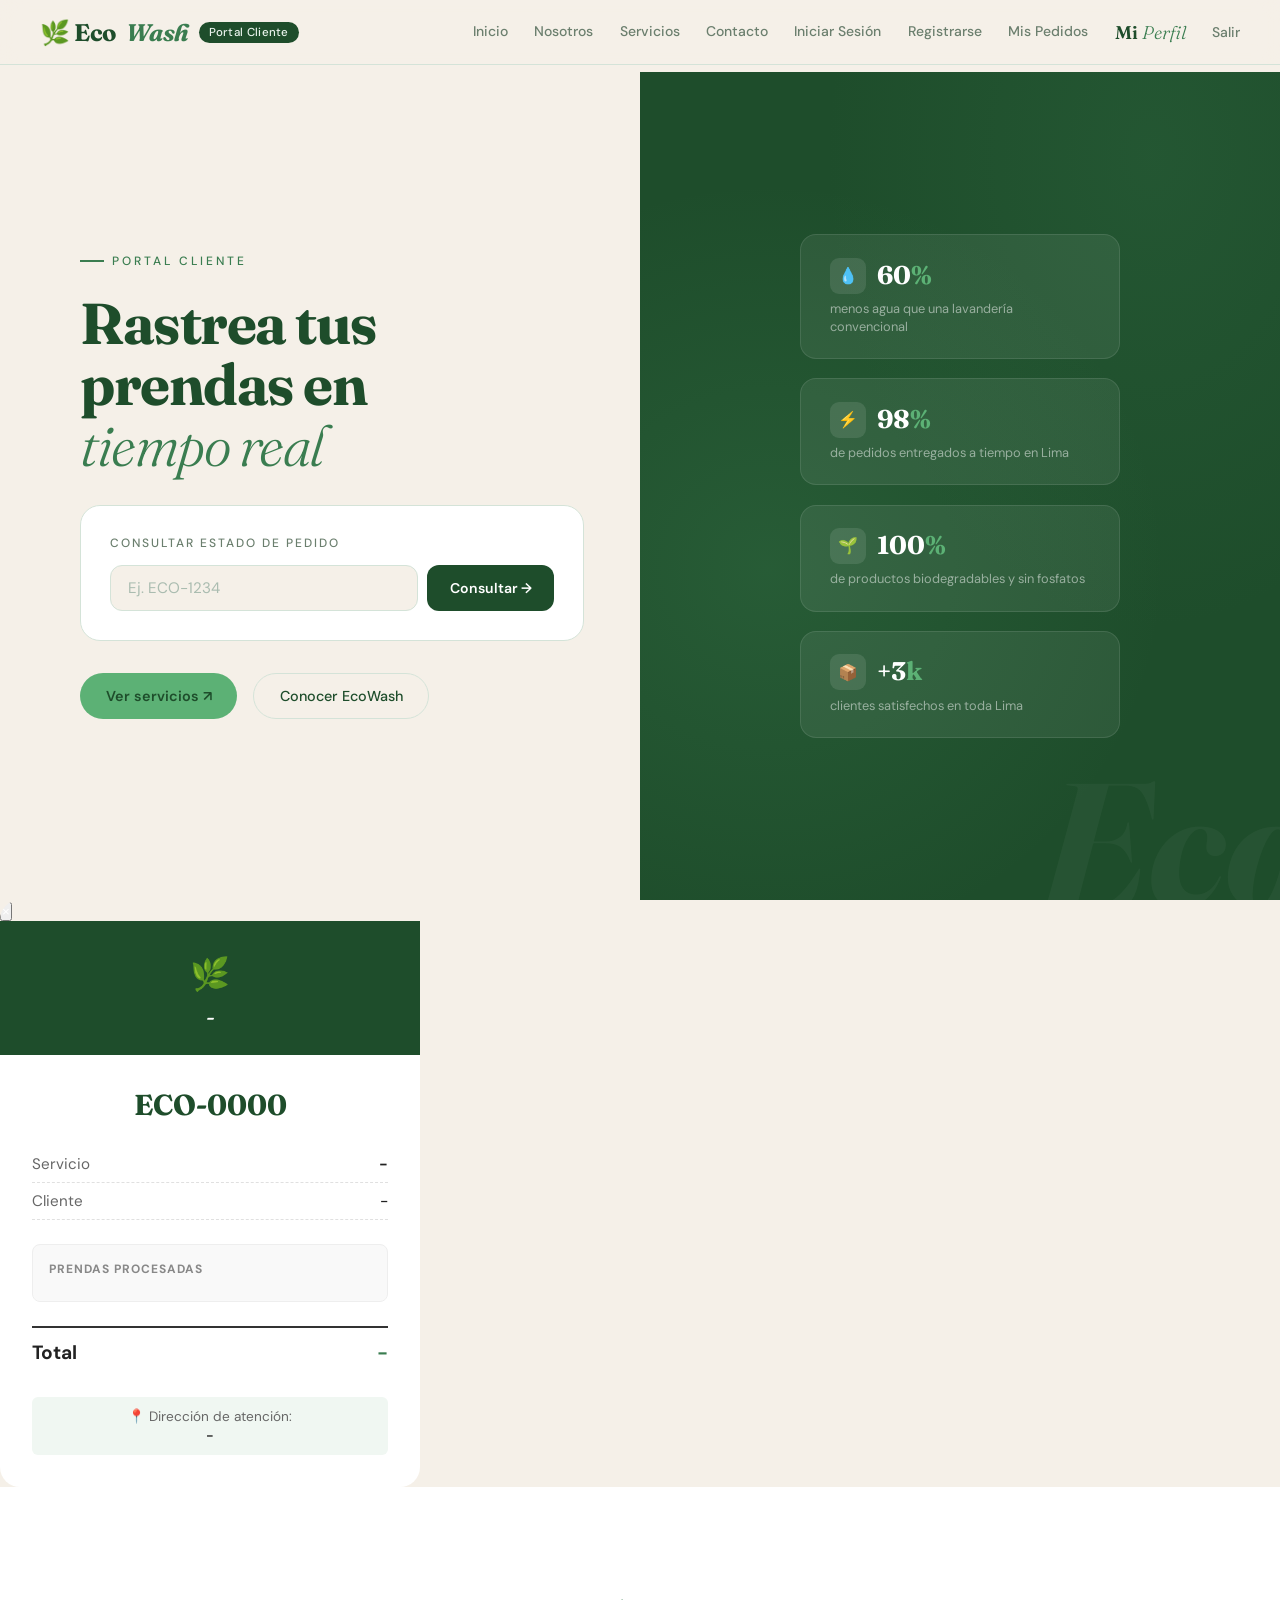
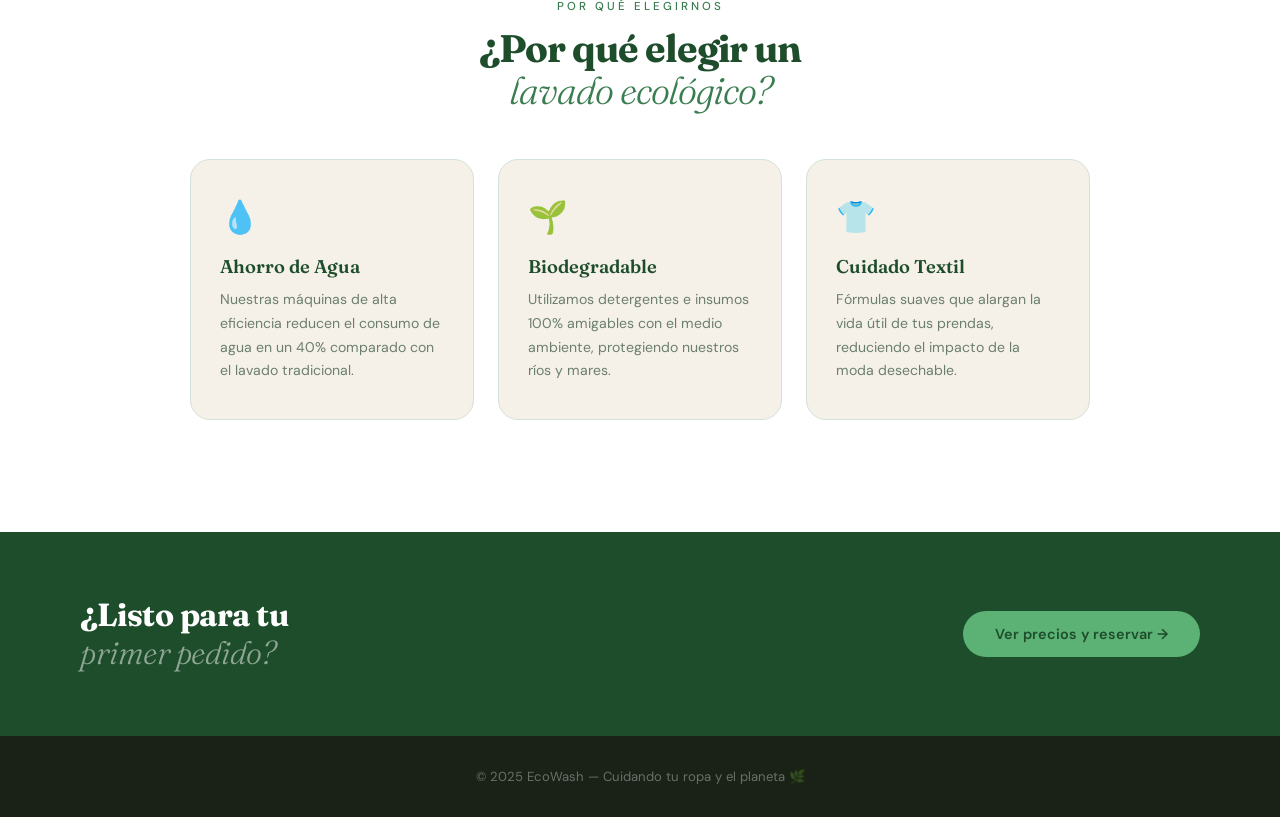
==== commit 231832c4: "Detalles completos del ticket o pedido:" ====
--- a/src/main/resources/templates/index.html
+++ b/src/main/resources/templates/index.html
@@ -768,37 +768,45 @@
                     style="background: var(--forest, #1e4d2b); color: white; padding: 2rem 1.5rem 1.5rem; text-align:center; position: relative;">
                     <span style="font-size: 2rem; display: block; margin-bottom: 0.5rem;">🌿</span>
                     <h3 id="m-estado"
-                        style="margin:0; font-family: 'Fraunces', serif; font-size: 1.4rem; font-weight: 500;">
-                        -</h3>
-                </div>
-
-                <div style="padding: 2rem 2.5rem; background: #ffffff;">
+                        style="margin:0; font-family: 'Fraunces', serif; font-size: 1.4rem; font-weight: 500;">-</h3>
+                </div>
+
+                <div style="padding: 2rem; background: #ffffff;">
                     <div id="m-codigo"
                         style="text-align:center; font-family:'Fraunces', serif; font-size:1.8rem; color:var(--forest, #1e4d2b); margin-bottom: 1.5rem; font-weight: 700;">
                         ECO-0000</div>
 
                     <div
-                        style="display:flex; justify-content:space-between; border-bottom:1px dashed var(--border, #d4e3d8); padding: 10px 0; font-size: 0.95rem;">
-                        <span style="color: var(--muted, #6b7f6e);">Servicio</span><strong id="m-servicio"
-                            style="color: var(--ink, #1a2218);">-</strong>
+                        style="display:flex; justify-content:space-between; border-bottom:1px dashed #e0e0e0; padding: 8px 0; font-size: 0.95rem;">
+                        <span style="color: #666;">Servicio</span><strong id="m-servicio"
+                            style="color: #222; text-align:right;">-</strong>
                     </div>
 
                     <div
-                        style="display:flex; justify-content:space-between; border-bottom:1px dashed var(--border, #d4e3d8); padding: 10px 0; font-size: 0.95rem;">
-                        <span style="color: var(--muted, #6b7f6e);">Cliente</span><span id="m-cliente"
-                            style="color: var(--ink, #1a2218); font-weight: 500;">-</span>
+                        style="display:flex; justify-content:space-between; border-bottom:1px dashed #e0e0e0; padding: 8px 0; font-size: 0.95rem;">
+                        <span style="color: #666;">Cliente</span><span id="m-cliente"
+                            style="color: #222; font-weight: 500; text-align:right;">-</span>
                     </div>
 
                     <div
-                        style="display:flex; justify-content:space-between; border-bottom:2px solid var(--border, #d4e3d8); padding: 12px 0; margin-top: 5px; font-size: 1.1rem;">
-                        <span style="color: var(--ink, #1a2218); font-weight: 700;">Total
-                            Pagado</span><strong id="m-total" style="color: var(--moss, #3a7d50);">-</strong>
+                        style="margin-top:1.5rem; border-radius: 8px; background: #f9f9f9; padding: 1rem; border: 1px solid #eee;">
+                        <p
+                            style="font-size:0.75rem; color:#888; font-weight:bold; margin-bottom:0.5rem; text-transform:uppercase; letter-spacing: 1px;">
+                            Prendas Procesadas</p>
+                        <ul id="m-items"
+                            style="list-style:none; padding:0; font-size:0.9rem; margin:0; color:#333; line-height:1.6;">
+                        </ul>
                     </div>
 
+                    <div
+                        style="display:flex; justify-content:space-between; border-top:2px solid #333; padding: 12px 0; margin-top: 1.5rem; font-size: 1.2rem;">
+                        <span style="color: #222; font-weight: 700;">Total</span><strong id="m-total"
+                            style="color: var(--moss, #3a7d50);">-</strong>
+                    </div>
+
                     <p
-                        style="font-size:0.8rem; color:var(--muted, #6b7f6e); text-align:center; margin-top:20px; line-height: 1.4;">
-                        📍 Dirección de atención:<br><span id="m-dir"
-                            style="font-weight: 600; color: var(--ink, #1a2218);">-</span>
+                        style="font-size:0.85rem; color:#666; text-align:center; margin-top:20px; line-height: 1.4; background: #f0f7f2; padding: 10px; border-radius: 6px;">
+                        📍 Dirección de atención:<br><span id="m-dir" style="font-weight: 600; color: #222;">-</span>
                     </p>
                 </div>
             </div>
@@ -811,23 +819,32 @@
 
                 try {
                     const res = await fetch(`/api/pedidos/rastrear?codigo=${codigo}`);
-                    if (!res.ok) {
-                        alert("Código de ticket no encontrado.");
-                        return;
-                    }
-                    const p = await res.json();
-
-                    // Llenar el modal con los datos del JSON
+                    if (!res.ok) { alert("Código de ticket no encontrado."); return; }
+
+                    const p = await res.json(); // Ahora p trae TODOS los datos
+
                     document.getElementById('m-codigo').innerText = p.codigo;
                     document.getElementById('m-estado').innerText = "Estado: " + p.estado;
                     document.getElementById('m-servicio').innerText = p.servicio;
                     document.getElementById('m-total').innerText = "S/ " + p.total.toFixed(2);
-                    document.getElementById('m-cliente').innerText = p.nombre;
+                    document.getElementById('m-cliente').innerText = p.nombre + " (" + p.telefono + ")";
                     document.getElementById('m-dir').innerText = p.direccion;
 
-                    // Abrir modal (Usando la clase .active que ya tienes en tu CSS de perfilModal)
+                    // Pintamos las prendas si existen en el modal de index
+                    // Para esto, deberás agregar un <ul id="m-items"></ul> en tu HTML del modal
+                    const mItems = document.getElementById('m-items');
+                    if (mItems) {
+                        mItems.innerHTML = '';
+                        p.items.forEach(item => {
+                            let li = document.createElement('li');
+                            li.innerText = `${item.cantidad}x ${item.nombre}`;
+                            mItems.appendChild(li);
+                        });
+                    }
+
                     document.getElementById('modalRastreo').classList.add('active');
                 } catch (err) {
+                    console.error(err);
                     alert("Error al conectar con el servidor.");
                 }
             }
